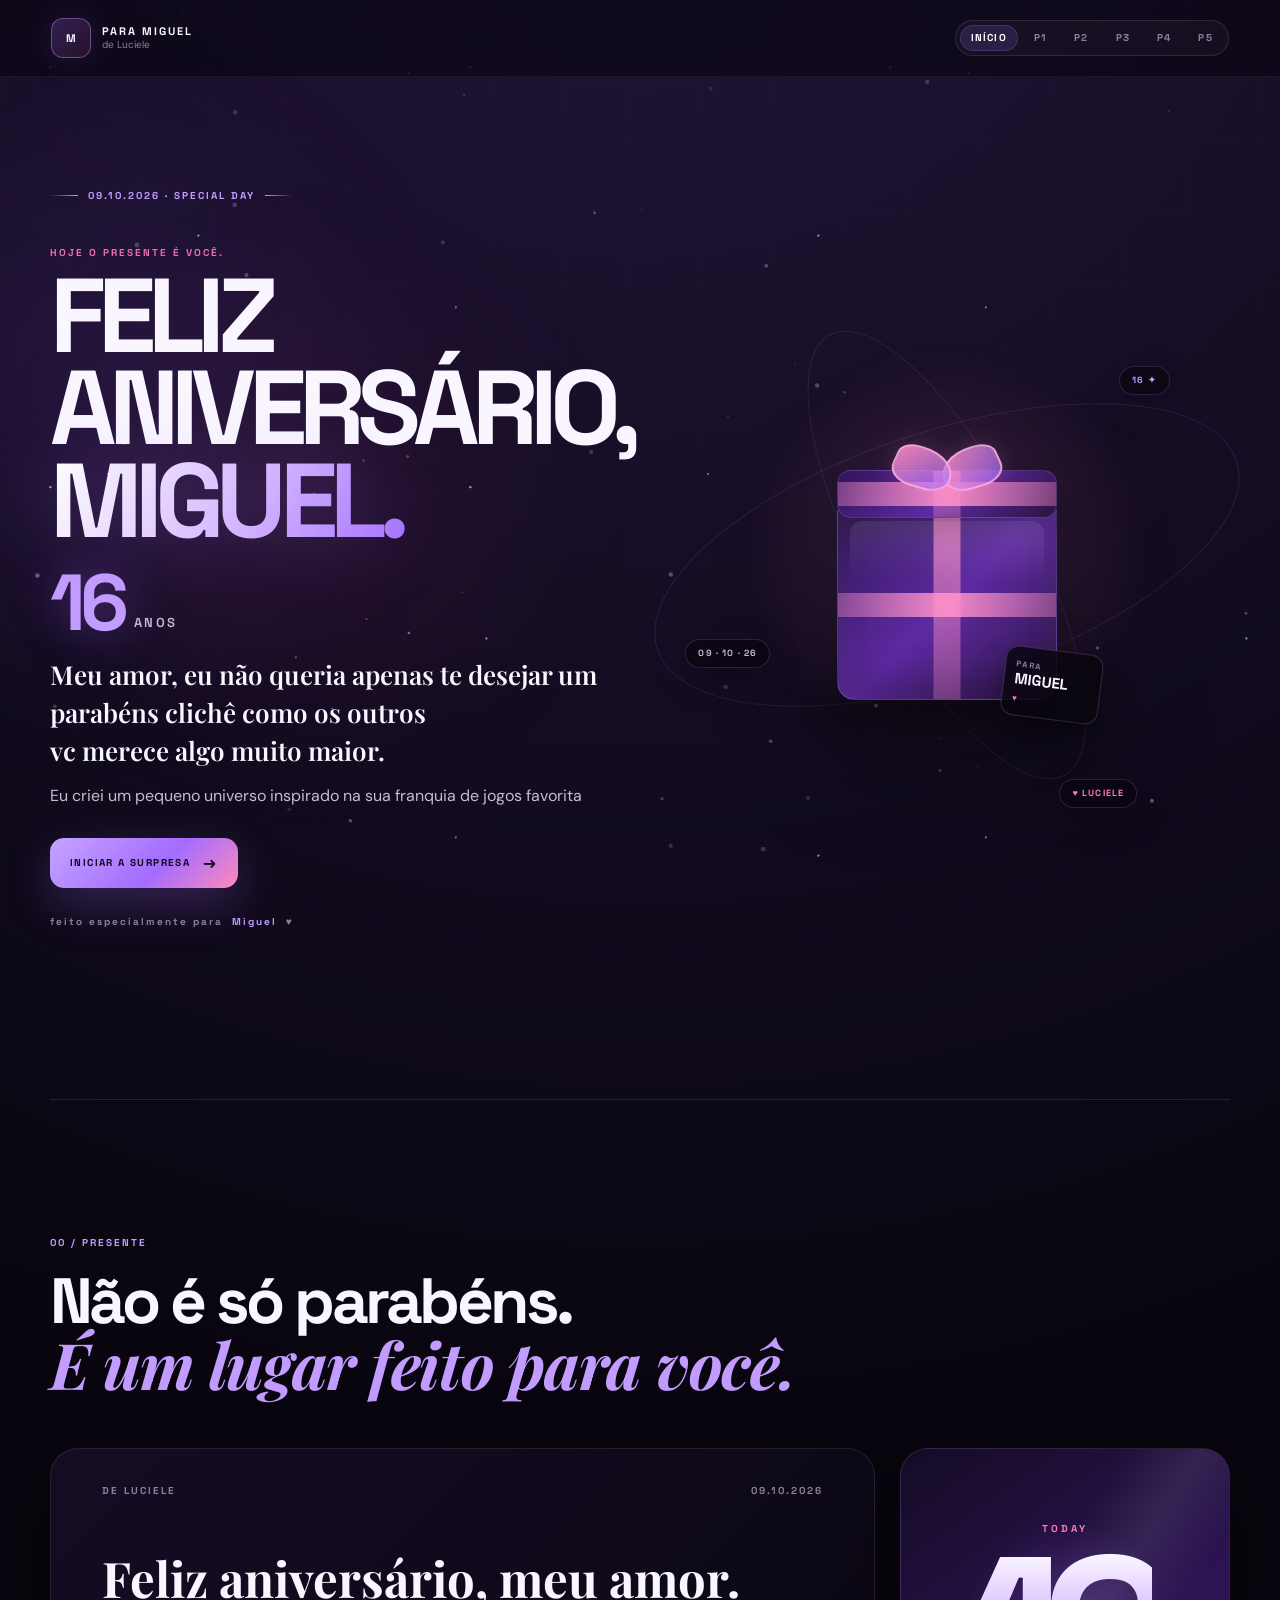
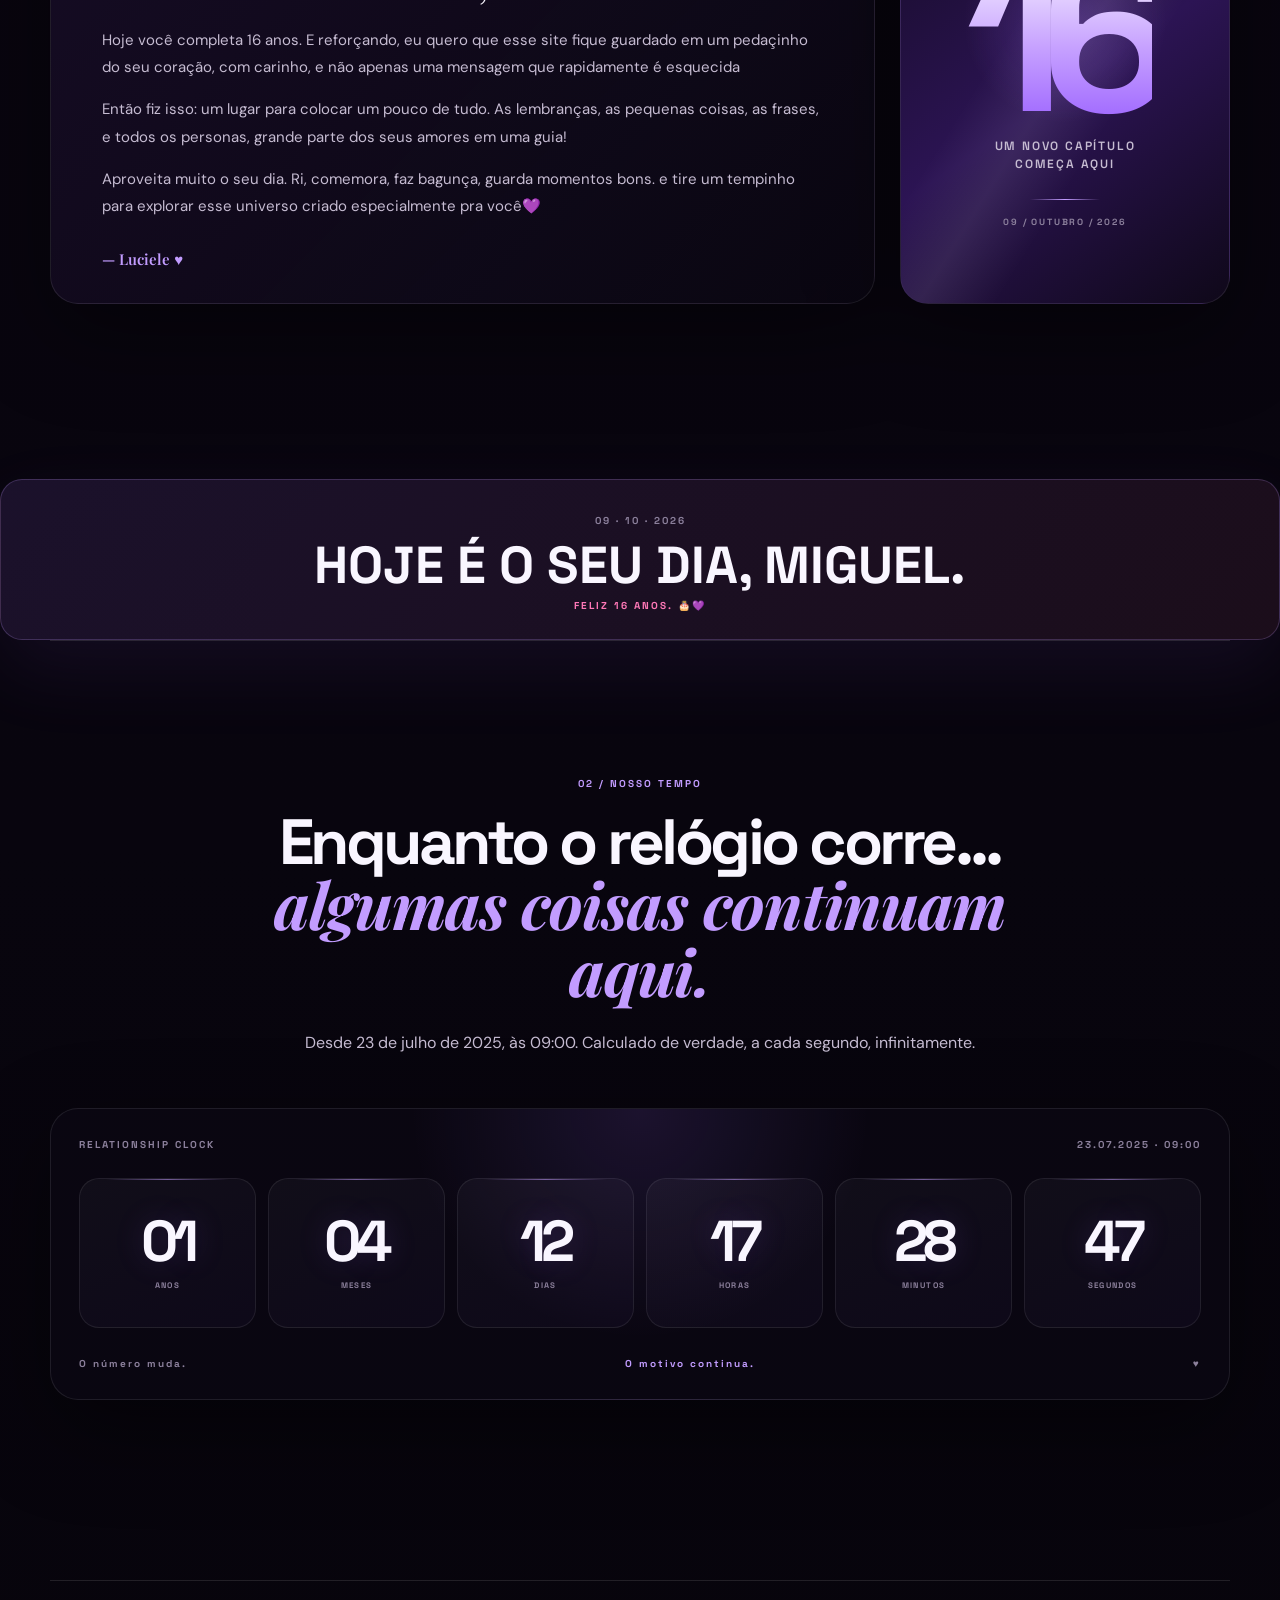
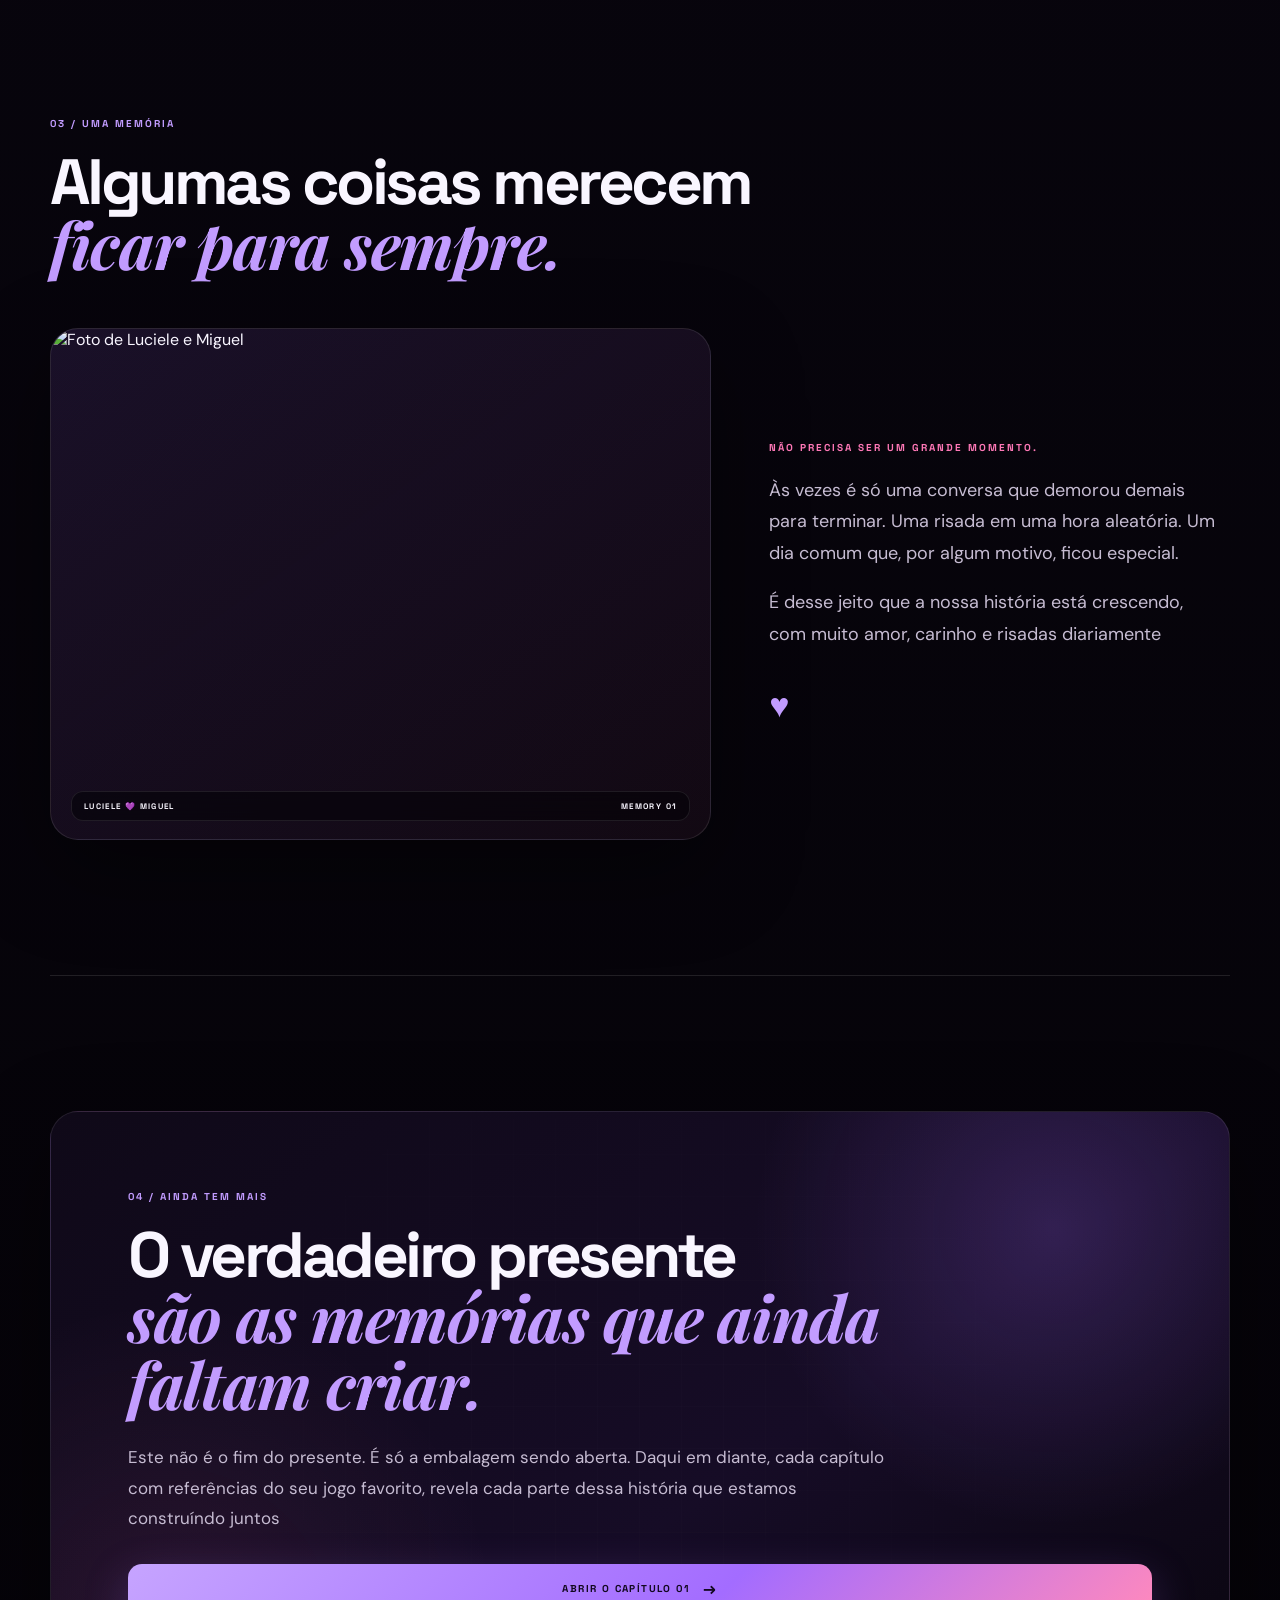
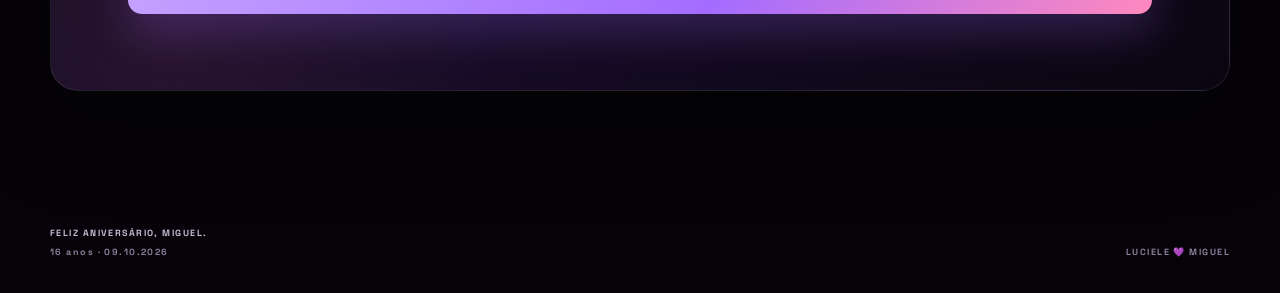
==== index.html @ 304286b5 "Renomeia inicio.html para index.html" ====
<!DOCTYPE html>
<html lang="pt-BR">
<head>
  <meta charset="UTF-8" />
  <meta name="viewport" content="width=device-width, initial-scale=1.0" />
  <meta name="theme-color" content="#0b0614" />
  <meta name="description" content="Um presente de aniversário feito por Luciele para Miguel — 16 anos de uma história que continua sendo escrita." />
  <title>Feliz 16, Miguel — Luciele + Miguel</title>
  <link rel="preconnect" href="https://fonts.googleapis.com" />
  <link rel="preconnect" href="https://fonts.gstatic.com" crossorigin />
  <link href="https://fonts.googleapis.com/css2?family=DM+Sans:wght@400;500;600;700&family=Playfair+Display:wght@600;700;800&family=Space+Grotesk:wght@500;600;700&display=swap" rel="stylesheet" />
  <link rel="stylesheet" href="index.css" />
  <link rel="icon" type="image/png" href="foto.aba.png">
</head>
<body>
  <audio id="bgMusic" src="assets/musica-romantica.mp3" loop preload="auto"></audio>

  <div class="aurora aurora-one"></div>
  <div class="aurora aurora-two"></div>
  <div class="grain"></div>
  <div class="stars" aria-hidden="true"></div>
  <canvas id="particleCanvas" aria-hidden="true"></canvas>
  <div id="confetti" class="confetti-layer" aria-hidden="true"></div>

  <header class="topbar">
    <a href="index.html" class="brand" aria-label="Voltar para o início">
      <span class="brand-mark">M</span>
      <span class="brand-copy">
        <strong>PARA MIGUEL</strong>
        <small>de Luciele</small>
      </span>
    </a>

    <nav class="chapter-nav" aria-label="Capítulos">
      <a class="active" href="index.html">INÍCIO</a>
      <a href="persona1.html">P1</a>
      <a href="persona2.html">P2</a>
      <a href="persona3.html">P3</a>
      <a href="persona4.html">P4</a>
      <a href="persona5.html">P5</a>
    </nav>
  </header>

  <main>
    <section class="hero birthday-hero" id="top">
      <div class="hero-copy reveal">
        <div class="eyebrow"><span></span> 09.10.2026 · SPECIAL DAY <span></span></div>

        <p class="hero-kicker">HOJE O PRESENTE É VOCÊ.</p>

        <h1>
          FELIZ ANIVERSÁRIO,
          <span>MIGUEL.</span>
        </h1>

        <div class="hero-age" aria-label="Miguel faz 16 anos">
          <strong>16</strong>
          <span>anos</span>
        </div>

        <p class="hero-lead">
          Meu amor, eu não queria apenas te desejar um parabéns clichê como os outros
          <br />
          vc merece algo muito maior.
        </p>

        <p class="hero-description">
          Eu criei um pequeno universo inspirado na sua franquia de jogos favorita
        </p>

        <div class="hero-actions">
          <a class="btn btn-primary" href="#birthday">INICIAR A SURPRESA <span>→</span></a>
        </div>

        <div class="signature">
          <span>feito especialmente para</span>
          <strong>Miguel</strong>
          <span>♥</span>
        </div>
      </div>

      <div class="hero-art reveal reveal-delay" aria-hidden="true">
        <div class="orbit orbit-one"></div>
        <div class="orbit orbit-two"></div>
        <div class="birthday-glow"></div>

        <div class="gift-wrap">
          <div class="gift-shadow"></div>
          <div class="gift-lid">
            <span class="ribbon ribbon-horizontal"></span>
            <span class="ribbon ribbon-vertical"></span>
            <span class="bow bow-left"></span>
            <span class="bow bow-right"></span>
          </div>
          <div class="gift-box">
            <span class="ribbon ribbon-horizontal"></span>
            <span class="ribbon ribbon-vertical"></span>
            <span class="box-highlight"></span>
          </div>
          <div class="gift-tag">
            <small>PARA</small>
            <strong>MIGUEL</strong>
            <span>♥</span>
          </div>
        </div>

        <div class="floating-note note-one">16 ✦</div>
        <div class="floating-note note-two">09 · 10 · 26</div>
        <div class="floating-note note-three">♥ LUCIELE</div>
      </div>
    </section>

    <section class="birthday-message section" id="birthday">
      <div class="section-heading reveal">
        <span class="section-index">00 / PRESENTE</span>
        <h2>Não é só parabéns.<br /><em>É um lugar feito para você.</em></h2>
      </div>

      <div class="birthday-grid">
        <article class="letter-card reveal">
          <div class="card-topline">
            <span>DE LUCIELE</span>
            <span>09.10.2026</span>
          </div>
          <p class="letter-title">Feliz aniversário, meu amor.</p>
          <p>
            Hoje você completa 16 anos. E reforçando, eu quero que esse site fique guardado em um pedaçinho
             do seu coração, com carinho, e não apenas uma mensagem que rapidamente é esquecida
          </p>
          <p>
            Então fiz isso: um lugar para colocar um pouco de tudo. As lembranças, as pequenas
            coisas, as frases, e todos os personas, grande parte dos seus amores em uma guia!
          </p>
          <p>
            Aproveita muito o seu dia. Ri, comemora, faz bagunça, guarda momentos bons.
            e tire um tempinho para explorar esse universo criado especialmente pra você💜
          </p>
          <div class="letter-signature">— Luciele ♥</div>
        </article>

        <aside class="birthday-card reveal reveal-delay">
          <div class="card-shine"></div>
          <span class="birthday-label">TODAY</span>
          <strong>16</strong>
          <span>um novo capítulo<br />começa aqui</span>
          <div class="birthday-card-line"></div>
          <small>09 / OUTUBRO / 2026</small>
        </aside>
      </div>
    </section>

      <div id="birthdayToday" class="birthday-today" hidden>
        <span>09 · 10 · 2026</span>
        <strong>HOJE É O SEU DIA, MIGUEL.</strong>
        <p>FELIZ 16 ANOS. 🎂💜</p>
      </div>
    </section>

    <section class="relationship-section section" id="relationship">
      <div class="section-heading centered reveal">
        <span class="section-index">02 / NOSSO TEMPO</span>
        <h2>Enquanto o relógio corre...<br /><em>algumas coisas continuam aqui.</em></h2>
        <p>
          Desde 23 de julho de 2025, às 09:00. Calculado de verdade, a cada segundo,
          infinitamente.
        </p>
      </div>

      <div class="counter-shell reveal">
        <div class="counter-topline">
          <span>RELATIONSHIP CLOCK</span>
          <span>23.07.2025 · 09:00</span>
        </div>

        <div class="relationship-counter" aria-live="polite">
          <div class="counter-card" data-unit="years">
            <span class="counter-value" id="years">00</span>
            <span class="counter-label">ANOS</span>
          </div>
          <div class="counter-card" data-unit="months">
            <span class="counter-value" id="months">00</span>
            <span class="counter-label">MESES</span>
          </div>
          <div class="counter-card" data-unit="days">
            <span class="counter-value" id="days">00</span>
            <span class="counter-label">DIAS</span>
          </div>
          <div class="counter-card" data-unit="hours">
            <span class="counter-value" id="hours">00</span>
            <span class="counter-label">HORAS</span>
          </div>
          <div class="counter-card" data-unit="minutes">
            <span class="counter-value" id="minutes">00</span>
            <span class="counter-label">MINUTOS</span>
          </div>
          <div class="counter-card" data-unit="seconds">
            <span class="counter-value" id="seconds">00</span>
            <span class="counter-label">SEGUNDOS</span>
          </div>
        </div>

        <div class="counter-bottomline">
          <span>O número muda.</span>
          <span>O motivo continua.</span>
          <span>♥</span>
        </div>
      </div>

      <div class="time-text reveal">
        
       
      </div>
    </section>

    <section class="memory-section section">
      <div class="section-heading reveal">
        <span class="section-index">03 / UMA MEMÓRIA</span>
        <h2>Algumas coisas merecem<br /><em>ficar para sempre.</em></h2>
      </div>

      <div class="memory-grid">
        <div class="home-photo reveal">
          <img id="homePhoto" src="home.jpeg" alt="Foto de Luciele e Miguel" />
          <div class="photo-overlay">
            <span>LUCIELE 💜 MIGUEL</span>
            <span>MEMORY 01</span>
          </div>
        </div>

        <div class="memory-copy reveal reveal-delay">
          <span class="memory-kicker">NÃO PRECISA SER UM GRANDE MOMENTO.</span>
          <p>
            Às vezes é só uma conversa que demorou demais para terminar.
            Uma risada em uma hora aleatória. Um dia comum que, por algum motivo,
            ficou especial.
          </p>
          <p>
            É desse jeito que a nossa história está crescendo, com muito amor, carinho e risadas diariamente
          </p>
          <div class="tiny-heart">♥</div>
        </div>
      </div>
    </section>
  </main>

 <section class="future-section section">
      <div class="future-card reveal">
        <div class="future-grid-lines"></div>
        <span class="section-index">04 / AINDA TEM MAIS</span>
        <h2>O verdadeiro presente<br /><em>são as memórias que ainda faltam criar.</em></h2>
        <p>
          Este não é o fim do presente. É só a embalagem sendo aberta.
          Daqui em diante, cada capítulo com referências do seu jogo favorito, revela cada parte dessa história que estamos construíndo juntos
        </p>
        <a href="persona1.html" class="btn btn-primary">ABRIR O CAPÍTULO 01 <span>→</span></a>
      </div>
    </section>

  <footer class="site-footer">
    <div>
      <strong>FELIZ ANIVERSÁRIO, MIGUEL.</strong>
      <span>16 anos · 09.10.2026</span>
    </div>
    <span>LUCIELE 💜 MIGUEL</span>
  </footer>

  <script src="index.js"></script>
</body>
</html>
---- index.css ----
:root {
  --bg: #07040d;
  --bg-soft: #0d0817;
  --panel: rgba(20, 12, 34, 0.74);
  --panel-strong: rgba(18, 10, 30, 0.95);
  --purple: #a36cff;
  --purple-bright: #c29cff;
  --purple-deep: #6735d3;
  --pink: #ff78b7;
  --white: #f9f6ff;
  --muted: #c6bcd2;
  --dim: #8c809c;
  --line: rgba(255, 255, 255, 0.11);
  --shadow: 0 30px 90px rgba(0, 0, 0, 0.42);
  --radius: 28px;
  --ease: cubic-bezier(0.2, 0.8, 0.2, 1);
}

* {
  box-sizing: border-box;
}

html {
  scroll-behavior: smooth;
}

body {
  margin: 0;
  min-height: 100vh;
  overflow-x: hidden;
  color: var(--white);
  background:
    radial-gradient(circle at 50% -5%, rgba(150, 95, 255, 0.18), transparent 32%),
    linear-gradient(180deg, #09050f 0%, #08050e 48%, #050308 100%);
  font-family: "DM Sans", sans-serif;
}

body::before {
  content: "";
  position: fixed;
  inset: 0;
  z-index: -6;
  background:
    linear-gradient(rgba(255, 255, 255, 0.016) 1px, transparent 1px),
    linear-gradient(90deg, rgba(255, 255, 255, 0.016) 1px, transparent 1px);
  background-size: 70px 70px;
  mask-image: linear-gradient(to bottom, black, transparent 94%);
  pointer-events: none;
}

a {
  color: inherit;
  text-decoration: none;
}

button,
a {
  -webkit-tap-highlight-color: transparent;
}

button {
  font: inherit;
}

.aurora,
.stars,
.grain,
#particleCanvas,
.confetti-layer {
  position: fixed;
  inset: 0;
  pointer-events: none;
}

.aurora {
  z-index: -5;
  filter: blur(70px);
  opacity: 0.5;
}

.aurora-one {
  width: 55vw;
  height: 55vw;
  left: -20vw;
  top: 5vh;
  background: radial-gradient(circle, rgba(157, 92, 255, 0.28), transparent 65%);
}

.aurora-two {
  width: 48vw;
  height: 48vw;
  right: -18vw;
  top: 22vh;
  background: radial-gradient(circle, rgba(240, 73, 169, 0.17), transparent 64%);
}

.stars {
  z-index: -4;
  opacity: 0.75;
  background-image:
    radial-gradient(circle at 12% 16%, rgba(255,255,255,0.68) 0 1px, transparent 1.5px),
    radial-gradient(circle at 73% 13%, rgba(203,176,255,0.72) 0 1px, transparent 1.5px),
    radial-gradient(circle at 32% 38%, rgba(255,255,255,0.58) 0 1px, transparent 1.4px),
    radial-gradient(circle at 86% 58%, rgba(255,255,255,0.45) 0 1px, transparent 1.4px),
    radial-gradient(circle at 18% 79%, rgba(220,195,255,0.6) 0 1px, transparent 1.4px),
    radial-gradient(circle at 64% 84%, rgba(255,255,255,0.55) 0 1px, transparent 1.5px);
  background-size: 420px 420px, 560px 560px, 620px 620px, 530px 530px, 600px 600px, 760px 760px;
  animation: starsMove 25s linear infinite;
}

.grain {
  z-index: 20;
  opacity: 0.035;
  background-image: url("data:image/svg+xml,%3Csvg viewBox='0 0 180 180' xmlns='http://www.w3.org/2000/svg'%3E%3Cfilter id='n'%3E%3CfeTurbulence type='fractalNoise' baseFrequency='.95' numOctaves='4' stitchTiles='stitch'/%3E%3C/filter%3E%3Crect width='100%25' height='100%25' filter='url(%23n)' opacity='.35'/%3E%3C/svg%3E");
  mix-blend-mode: soft-light;
}

#particleCanvas {
  z-index: -2;
}

.confetti-layer {
  z-index: 50;
  overflow: hidden;
}

.topbar {
  position: fixed;
  top: 0;
  left: 0;
  right: 0;
  z-index: 30;
  display: flex;
  align-items: center;
  justify-content: space-between;
  gap: 24px;
  padding: 18px clamp(18px, 4vw, 58px);
  border-bottom: 1px solid rgba(255,255,255,0.06);
  background: rgba(7, 4, 13, 0.54);
  backdrop-filter: blur(18px);
}

.brand {
  display: flex;
  align-items: center;
  gap: 11px;
}

.brand-mark {
  display: grid;
  width: 40px;
  height: 40px;
  place-items: center;
  border: 1px solid rgba(194,156,255,0.4);
  border-radius: 12px;
  background: linear-gradient(135deg, rgba(163,108,255,0.24), rgba(255,120,183,0.1));
  box-shadow: 0 0 35px rgba(163,108,255,0.16);
  font-family: "Space Grotesk", sans-serif;
  font-size: 11px;
  font-weight: 700;
  letter-spacing: 0.08em;
}

.brand-copy {
  display: grid;
  gap: 1px;
}

.brand-copy strong {
  font: 700 11px/1 "Space Grotesk", sans-serif;
  letter-spacing: 0.18em;
}

.brand-copy small {
  color: var(--dim);
  font-size: 10px;
}

.chapter-nav {
  display: flex;
  align-items: center;
  gap: 5px;
  padding: 4px;
  border: 1px solid var(--line);
  border-radius: 999px;
  background: rgba(255,255,255,0.03);
}

.chapter-nav a {
  padding: 8px 11px;
  border-radius: 999px;
  color: var(--dim);
  font: 700 10px/1 "Space Grotesk", sans-serif;
  letter-spacing: 0.12em;
  transition: 0.25s var(--ease);
}

.chapter-nav a:hover,
.chapter-nav a.active {
  color: #fff;
  background: rgba(163,108,255,0.16);
  box-shadow: inset 0 0 0 1px rgba(194,156,255,0.16);
}

.music-toggle {
  position: fixed;
  right: 20px;
  bottom: 20px;
  z-index: 40;
  display: inline-flex;
  align-items: center;
  gap: 9px;
  padding: 11px 14px;
  border: 1px solid rgba(194,156,255,0.25);
  border-radius: 999px;
  color: var(--white);
  background: rgba(10, 6, 17, 0.72);
  backdrop-filter: blur(14px);
  cursor: pointer;
  box-shadow: 0 15px 40px rgba(0,0,0,0.35);
}

.music-toggle .music-icon {
  display: grid;
  width: 20px;
  height: 20px;
  place-items: center;
  border-radius: 50%;
  background: rgba(163,108,255,0.16);
}

.music-toggle.is-playing .music-icon {
  animation: pulseMusic 1.15s ease-in-out infinite;
}

#musicLabel {
  font: 700 9px/1 "Space Grotesk", sans-serif;
  letter-spacing: 0.14em;
}

.section,
.hero {
  position: relative;
  width: min(1180px, calc(100% - 40px));
  margin: 0 auto;
}

.hero {
  min-height: 980px;
  display: grid;
  grid-template-columns: 1.02fr 0.98fr;
  align-items: center;
  gap: 40px;
  padding-top: 130px;
  padding-bottom: 120px;
}

.hero-copy {
  position: relative;
  z-index: 2;
  padding: 50px 0;
}

.eyebrow,
.hero-kicker,
.section-index,
.memory-kicker,
.final-label,
.counter-topline,
.counter-bottomline,
.card-topline,
.signature {
  font: 700 10px/1.5 "Space Grotesk", sans-serif;
  letter-spacing: 0.2em;
}

.eyebrow {
  display: inline-flex;
  align-items: center;
  gap: 10px;
  color: var(--purple-bright);
}

.eyebrow span {
  width: 28px;
  height: 1px;
  background: linear-gradient(90deg, transparent, var(--purple-bright));
}

.eyebrow span:last-child {
  background: linear-gradient(90deg, var(--purple-bright), transparent);
}

.hero-kicker {
  margin: 42px 0 10px;
  color: var(--pink);
  opacity: 0.9;
}

h1,
h2,
p {
  margin-top: 0;
}

h1 {
  max-width: 760px;
  margin-bottom: 20px;
  font-family: "Space Grotesk", sans-serif;
  font-size: clamp(52px, 8.2vw, 105px);
  line-height: 0.88;
  letter-spacing: -0.075em;
  font-weight: 700;
}

h1 span {
  display: block;
  color: transparent;
  background: linear-gradient(120deg, #fff 0%, #d4b7ff 35%, #a36cff 66%, #ff8bbf 100%);
  background-clip: text;
  -webkit-background-clip: text;
  filter: drop-shadow(0 0 36px rgba(163,108,255,0.24));
}

.hero-age {
  display: inline-flex;
  align-items: flex-end;
  gap: 10px;
  margin: 2px 0 20px;
  color: var(--purple-bright);
}

.hero-age strong {
  font: 800 clamp(45px, 6.2vw, 84px)/0.85 "Space Grotesk", sans-serif;
  letter-spacing: -0.07em;
  text-shadow: 0 0 45px rgba(163,108,255,0.4);
}

.hero-age span {
  padding-bottom: 7px;
  color: var(--muted);
  font: 600 13px/1 "Space Grotesk", sans-serif;
  letter-spacing: 0.18em;
  text-transform: uppercase;
}

.hero-lead {
  margin-bottom: 12px;
  color: var(--white);
  font: 600 clamp(18px, 2.1vw, 26px)/1.45 "Playfair Display", serif;
}

.hero-description {
  max-width: 600px;
  margin-bottom: 28px;
  color: var(--muted);
  font-size: 16px;
  line-height: 1.8;
}

.hero-actions {
  display: flex;
  flex-wrap: wrap;
  gap: 12px;
}

.btn {
  display: inline-flex;
  align-items: center;
  justify-content: center;
  gap: 13px;
  min-height: 50px;
  padding: 0 20px;
  border-radius: 14px;
  font: 700 10px/1 "Space Grotesk", sans-serif;
  letter-spacing: 0.14em;
  transition: 0.3s var(--ease);
}

.btn span {
  font-size: 16px;
  line-height: 0;
}

.btn-primary {
  color: #12081f;
  background: linear-gradient(135deg, #c6a4ff, #a36cff 58%, #ff89bd);
  box-shadow: 0 16px 45px rgba(163,108,255,0.26);
}

.btn-primary:hover {
  transform: translateY(-3px);
  box-shadow: 0 22px 55px rgba(163,108,255,0.38);
}

.btn-ghost {
  color: var(--white);
  border: 1px solid rgba(255,255,255,0.11);
  background: rgba(255,255,255,0.035);
}

.btn-ghost:hover {
  transform: translateY(-3px);
  border-color: rgba(194,156,255,0.34);
  background: rgba(163,108,255,0.08);
}

.signature {
  display: flex;
  align-items: center;
  gap: 9px;
  margin-top: 26px;
  color: var(--dim);
}

.signature strong {
  color: var(--purple-bright);
}

.hero-art {
  position: relative;
  min-height: 650px;
  display: grid;
  place-items: center;
}

.birthday-glow {
  position: absolute;
  width: 430px;
  height: 430px;
  border-radius: 50%;
  background: radial-gradient(circle, rgba(163,108,255,0.24), rgba(255,120,183,0.07) 44%, transparent 68%);
  filter: blur(10px);
}

.orbit {
  position: absolute;
  border: 1px solid rgba(194,156,255,0.12);
  border-radius: 50%;
  transform: rotate(-18deg);
}

.orbit-one {
  width: 610px;
  height: 250px;
}

.orbit-two {
  width: 500px;
  height: 170px;
  transform: rotate(62deg);
}

.gift-wrap {
  position: relative;
  width: 300px;
  height: 330px;
  transform: translateY(15px);
  filter: drop-shadow(0 35px 55px rgba(0,0,0,0.42));
}

.gift-shadow {
  position: absolute;
  left: 15px;
  right: 15px;
  bottom: 9px;
  height: 40px;
  border-radius: 50%;
  background: rgba(0,0,0,0.45);
  filter: blur(18px);
}

.gift-box,
.gift-lid {
  position: absolute;
  left: 40px;
  width: 220px;
  background: linear-gradient(135deg, #2f1557, #5e2aa2 50%, #2a133f);
  border: 1px solid rgba(255,255,255,0.12);
}

.gift-box {
  bottom: 35px;
  height: 190px;
  border-radius: 0 0 18px 18px;
  overflow: hidden;
  box-shadow: inset 0 15px 38px rgba(255,255,255,0.06), inset 0 -25px 30px rgba(0,0,0,0.16);
}

.gift-lid {
  top: 73px;
  height: 48px;
  border-radius: 14px;
  z-index: 3;
  transform: translateY(-8px);
  box-shadow: 0 12px 23px rgba(0,0,0,0.2);
}

.ribbon-horizontal {
  position: absolute;
  left: 0;
  right: 0;
  top: 50%;
  height: 24px;
  transform: translateY(-50%);
  background: linear-gradient(90deg, rgba(255,145,202,0.35), rgba(255,145,202,0.92), rgba(255,145,202,0.35));
}

.ribbon-vertical {
  position: absolute;
  top: 0;
  bottom: 0;
  left: 50%;
  width: 27px;
  transform: translateX(-50%);
  background: linear-gradient(180deg, rgba(255,145,202,0.72), rgba(255,145,202,0.28));
}

.box-highlight {
  position: absolute;
  inset: 10px 12px auto;
  height: 60px;
  border-radius: 12px;
  background: linear-gradient(180deg, rgba(255,255,255,0.1), transparent);
}

.bow {
  position: absolute;
  width: 60px;
  height: 42px;
  top: -24px;
  border: 2px solid rgba(255,182,218,0.72);
  background: linear-gradient(135deg, rgba(255,142,195,0.9), rgba(163,108,255,0.68));
  box-shadow: 0 0 22px rgba(255,120,183,0.18);
}

.bow-left {
  left: 103px;
  transform: rotate(-25deg) skewY(9deg);
  border-radius: 80% 35% 55% 45%;
}

.bow-right {
  right: 103px;
  transform: rotate(25deg) skewY(-9deg);
  border-radius: 35% 80% 45% 55%;
}

.gift-tag {
  position: absolute;
  right: -4px;
  bottom: 15px;
  display: grid;
  gap: 3px;
  width: 98px;
  padding: 13px 10px;
  transform: rotate(7deg);
  border: 1px solid rgba(194,156,255,0.22);
  border-radius: 13px;
  background: rgba(10,6,16,0.86);
  box-shadow: 0 18px 32px rgba(0,0,0,0.32);
}

.gift-tag small,
.gift-tag span {
  color: var(--dim);
  font: 700 8px/1 "Space Grotesk", sans-serif;
  letter-spacing: 0.17em;
}

.gift-tag strong {
  color: var(--white);
  font: 800 15px/1.1 "Space Grotesk", sans-serif;
}

.gift-tag span {
  color: var(--pink);
  margin-top: 3px;
}

.floating-note {
  position: absolute;
  padding: 9px 12px;
  border: 1px solid rgba(194,156,255,0.18);
  border-radius: 999px;
  color: var(--muted);
  background: rgba(9,5,15,0.68);
  backdrop-filter: blur(12px);
  box-shadow: 0 12px 35px rgba(0,0,0,0.22);
  font: 700 9px/1 "Space Grotesk", sans-serif;
  letter-spacing: 0.13em;
}

.note-one {
  top: 21%;
  right: 9%;
  color: var(--purple-bright);
  animation: floatNote 4.4s ease-in-out infinite;
}

.note-two {
  top: 63%;
  left: 2%;
  animation: floatNote 5.2s 0.6s ease-in-out infinite;
}

.note-three {
  bottom: 11%;
  right: 15%;
  color: var(--pink);
  animation: floatNote 4.9s 1s ease-in-out infinite;
}

.section {
  padding: 135px 0;
}

.section-heading {
  max-width: 840px;
}

.section-heading.centered {
  margin-inline: auto;
  text-align: center;
}

.section-index {
  display: block;
  margin-bottom: 20px;
  color: var(--purple-bright);
}

.section-heading h2,
.future-card h2,
.home-final h2 {
  margin-bottom: 22px;
  font-family: "Space Grotesk", sans-serif;
  font-weight: 700;
  letter-spacing: -0.055em;
  line-height: 0.98;
  font-size: clamp(38px, 5vw, 68px);
}

.section-heading h2 em,
.future-card h2 em,
.home-final h2 em {
  color: var(--purple-bright);
  font-family: "Playfair Display", serif;
  font-weight: 700;
  letter-spacing: -0.02em;
}

.section-heading p {
  max-width: 720px;
  margin-bottom: 0;
  color: var(--muted);
  line-height: 1.8;
}

.section-heading.centered p {
  margin-inline: auto;
}

.birthday-message {
  border-top: 1px solid var(--line);
}

.birthday-grid {
  display: grid;
  grid-template-columns: minmax(0, 1.5fr) minmax(260px, 0.6fr);
  gap: 25px;
  margin-top: 48px;
}

.letter-card,
.birthday-card,
.counter-shell,
.future-card {
  position: relative;
  overflow: hidden;
  border: 1px solid rgba(255,255,255,0.09);
  border-radius: var(--radius);
  background: linear-gradient(135deg, rgba(24,14,40,0.86), rgba(11,7,18,0.75));
  box-shadow: var(--shadow);
}

.letter-card {
  min-height: 440px;
  padding: 34px clamp(24px, 4vw, 52px);
}

.card-topline,
.counter-topline,
.counter-bottomline {
  display: flex;
  justify-content: space-between;
  gap: 15px;
  color: var(--dim);
}

.letter-title {
  margin: 55px 0 25px;
  color: var(--white);
  font: 700 clamp(31px, 4vw, 49px)/1 "Playfair Display", serif;
}

.letter-card p:not(.letter-title) {
  max-width: 720px;
  color: var(--muted);
  font-size: 15px;
  line-height: 1.82;
}

.letter-signature {
  margin-top: 28px;
  color: var(--purple-bright);
  font: 600 15px "Playfair Display", serif;
}

.birthday-card {
  min-height: 440px;
  display: flex;
  flex-direction: column;
  justify-content: center;
  align-items: center;
  text-align: center;
  isolation: isolate;
  background:
    radial-gradient(circle at 50% 38%, rgba(163,108,255,0.25), transparent 31%),
    linear-gradient(145deg, #150b25, #2c1454 52%, #0f0819);
}

.card-shine {
  position: absolute;
  inset: -35% -20%;
  z-index: -1;
  background: linear-gradient(110deg, transparent 40%, rgba(255,255,255,0.08), transparent 59%);
  transform: rotate(12deg);
  animation: cardShine 5.4s linear infinite;
}

.birthday-label {
  color: var(--pink);
  font: 700 10px/1 "Space Grotesk", sans-serif;
  letter-spacing: 0.3em;
}

.birthday-card > strong {
  margin-top: 10px;
  color: transparent;
  background: linear-gradient(180deg, #fff, #c7a2ff 56%, #9d64ff);
  background-clip: text;
  -webkit-background-clip: text;
  font: 800 clamp(140px, 18vw, 220px)/0.83 "Space Grotesk", sans-serif;
  letter-spacing: -0.11em;
  transform: translateX(-6px);
}

.birthday-card > span:not(.birthday-label) {
  margin-top: 10px;
  color: var(--muted);
  font: 600 12px/1.5 "Space Grotesk", sans-serif;
  letter-spacing: 0.15em;
  text-transform: uppercase;
}

.birthday-card-line {
  width: 70px;
  height: 1px;
  margin: 26px auto 18px;
  background: linear-gradient(90deg, transparent, var(--purple-bright), transparent);
}

.birthday-card small {
  color: var(--dim);
  font: 700 9px/1 "Space Grotesk", sans-serif;
  letter-spacing: 0.2em;
}

.countdown-section {
  overflow: hidden;
}

.birthday-countdown {
  display: grid;
  grid-template-columns: minmax(100px, 1fr) auto minmax(100px, 1fr) auto minmax(100px, 1fr) auto minmax(100px, 1fr);
  align-items: center;
  gap: 11px;
  margin-top: 48px;
}

.birthday-count-card {
  padding: 26px 15px 22px;
  border: 1px solid rgba(194,156,255,0.13);
  border-radius: 22px;
  background: rgba(163,108,255,0.06);
  text-align: center;
  box-shadow: inset 0 1px rgba(255,255,255,0.05);
}

.birthday-count-card span {
  display: block;
  color: var(--white);
  font: 800 clamp(34px, 5vw, 64px)/0.95 "Space Grotesk", sans-serif;
  letter-spacing: -0.07em;
}

.birthday-count-card small {
  display: block;
  margin-top: 9px;
  color: var(--dim);
  font: 700 8px/1 "Space Grotesk", sans-serif;
  letter-spacing: 0.16em;
}

.count-separator {
  color: var(--purple-bright);
  opacity: 0.72;
  font: 700 30px/1 "Space Grotesk", sans-serif;
  transform: translateY(-10px);
}

.birthday-today {
  margin: 40px auto 0;
  padding: 28px;
  border: 1px solid rgba(194,156,255,0.22);
  border-radius: 22px;
  background: linear-gradient(135deg, rgba(163,108,255,0.12), rgba(255,120,183,0.08));
  text-align: center;
  box-shadow: 0 30px 80px rgba(163,108,255,0.08);
}

.birthday-today span,
.birthday-today p {
  color: var(--dim);
  font: 700 10px/1 "Space Grotesk", sans-serif;
  letter-spacing: 0.2em;
}

.birthday-today strong {
  display: block;
  margin: 10px 0;
  color: var(--white);
  font: 800 clamp(28px, 5vw, 52px)/1 "Space Grotesk", sans-serif;
}

.birthday-today p {
  margin-bottom: 0;
  color: var(--pink);
}

.relationship-section {
  border-top: 1px solid var(--line);
}

.counter-shell {
  margin-top: 50px;
  padding: 28px;
  background:
    radial-gradient(circle at 50% 0%, rgba(163,108,255,0.12), transparent 35%),
    rgba(11,7,19,0.88);
}

.relationship-counter {
  display: grid;
  grid-template-columns: repeat(6, minmax(0, 1fr));
  gap: 12px;
  margin: 26px 0;
}

.counter-card {
  position: relative;
  min-height: 150px;
  display: flex;
  flex-direction: column;
  justify-content: center;
  align-items: center;
  gap: 13px;
  padding: 20px 10px;
  overflow: hidden;
  border: 1px solid rgba(255,255,255,0.08);
  border-radius: 20px;
  background: linear-gradient(160deg, rgba(255,255,255,0.035), rgba(163,108,255,0.035));
}

.counter-card::before {
  content: "";
  position: absolute;
  top: 0;
  left: 15%;
  right: 15%;
  height: 1px;
  background: linear-gradient(90deg, transparent, rgba(194,156,255,0.55), transparent);
}

.counter-value {
  display: inline-block;
  color: var(--white);
  font: 800 clamp(38px, 4.5vw, 70px)/0.9 "Space Grotesk", sans-serif;
  letter-spacing: -0.08em;
  text-shadow: 0 0 30px rgba(163,108,255,0.17);
}

.counter-label {
  color: var(--dim);
  font: 700 8px/1 "Space Grotesk", sans-serif;
  letter-spacing: 0.17em;
}

.counter-bottomline {
  align-items: center;
  padding-top: 2px;
}

.counter-bottomline span:nth-child(2) {
  color: var(--purple-bright);
}

.time-text {
  display: grid;
  grid-template-columns: auto minmax(0, 700px);
  gap: 18px;
  align-items: start;
  max-width: 900px;
  margin: 45px auto 0;
}

.time-marker {
  display: grid;
  width: 42px;
  height: 42px;
  place-items: center;
  border: 1px solid rgba(194,156,255,0.22);
  border-radius: 50%;
  color: var(--pink);
  background: rgba(163,108,255,0.08);
}

.time-text span {
  display: block;
  margin-bottom: 10px;
  color: var(--purple-bright);
  font: 700 10px/1 "Space Grotesk", sans-serif;
  letter-spacing: 0.18em;
}

.time-text p {
  margin-bottom: 0;
  color: var(--muted);
  font-size: 16px;
  line-height: 1.8;
}

.memory-section {
  border-top: 1px solid var(--line);
}

.memory-grid {
  display: grid;
  grid-template-columns: 1.15fr 0.85fr;
  gap: 30px;
  align-items: stretch;
  margin-top: 48px;
}

.home-photo {
  position: relative;
  min-height: 510px;
  overflow: hidden;
  border: 1px solid rgba(255,255,255,0.1);
  border-radius: 28px;
  background: linear-gradient(145deg, rgba(163,108,255,0.12), rgba(255,120,183,0.05));
  box-shadow: var(--shadow);
}

.home-photo img {
  width: 100%;
  height: 100%;
  min-height: 510px;
  display: block;
  object-fit: cover;
  transition: transform 0.8s var(--ease), opacity 0.3s ease;
}

.home-photo:hover img {
  transform: scale(1.045);
}

.photo-placeholder {
  position: absolute;
  inset: 0;
  display: grid;
  place-content: center;
  justify-items: center;
  gap: 10px;
  padding: 30px;
  text-align: center;
  background:
    radial-gradient(circle at 50% 45%, rgba(163,108,255,0.22), transparent 37%),
    linear-gradient(145deg, #180c28, #0b0711);
}

.photo-placeholder span {
  color: var(--pink);
  font-size: 40px;
  animation: heartbeat 1.7s ease-in-out infinite;
}

.photo-placeholder strong {
  font: 700 13px/1 "Space Grotesk", sans-serif;
  letter-spacing: 0.18em;
}

.photo-placeholder small {
  color: var(--dim);
  line-height: 1.6;
}

.photo-placeholder code {
  color: var(--purple-bright);
  font-family: "Space Grotesk", sans-serif;
}

.photo-overlay {
  position: absolute;
  left: 20px;
  right: 20px;
  bottom: 18px;
  display: flex;
  justify-content: space-between;
  gap: 12px;
  padding: 10px 12px;
  border: 1px solid rgba(255,255,255,0.09);
  border-radius: 12px;
  background: rgba(5,3,8,0.58);
  backdrop-filter: blur(12px);
  font: 700 8px/1 "Space Grotesk", sans-serif;
  letter-spacing: 0.17em;
}

.memory-copy {
  display: flex;
  flex-direction: column;
  justify-content: center;
  padding: 16px 12px 16px 28px;
}

.memory-kicker {
  margin-bottom: 20px;
  color: var(--pink);
}

.memory-copy p {
  color: var(--muted);
  font-size: 18px;
  line-height: 1.75;
}

.tiny-heart {
  margin-top: 15px;
  color: var(--purple-bright);
  font-size: 34px;
}

.future-section {
  border-top: 1px solid var(--line);
}

.future-card {
  min-height: 470px;
  display: flex;
  flex-direction: column;
  justify-content: center;
  padding: clamp(30px, 6vw, 80px);
  isolation: isolate;
  background:
    radial-gradient(circle at 85% 20%, rgba(163,108,255,0.2), transparent 27%),
    radial-gradient(circle at 10% 90%, rgba(255,120,183,0.09), transparent 28%),
    linear-gradient(145deg, #0f0918, #160c26 60%, #0a0610);
}

.future-grid-lines {
  position: absolute;
  inset: 0;
  z-index: -1;
  opacity: 0.32;
  background:
    linear-gradient(rgba(255,255,255,0.03) 1px, transparent 1px),
    linear-gradient(90deg, rgba(255,255,255,0.03) 1px, transparent 1px);
  background-size: 42px 42px;
  mask-image: radial-gradient(circle at center, black 15%, transparent 85%);
}

.future-card h2 {
  max-width: 850px;
}

.future-card p {
  max-width: 760px;
  margin-bottom: 30px;
  color: var(--muted);
  font-size: 17px;
  line-height: 1.8;
}

.home-final {
  min-height: 680px;
  display: flex;
  flex-direction: column;
  align-items: center;
  justify-content: center;
  text-align: center;
}

.final-symbol {
  display: grid;
  width: 74px;
  height: 74px;
  place-items: center;
  margin-bottom: 30px;
  border: 1px solid rgba(194,156,255,0.25);
  border-radius: 50%;
  color: var(--pink);
  background: rgba(163,108,255,0.08);
  box-shadow: 0 0 70px rgba(163,108,255,0.12);
  font-size: 27px;
  animation: heartbeat 2.1s ease-in-out infinite;
}

.final-label {
  margin-bottom: 19px;
  color: var(--dim);
}

.home-final h2 {
  margin-bottom: 21px;
}

.home-final p {
  max-width: 640px;
  margin-bottom: 32px;
  color: var(--muted);
  font-size: 17px;
  line-height: 1.8;
}

.final-start {
  display: inline-flex;
  align-items: center;
  gap: 13px;
  padding-bottom: 9px;
  border-bottom: 1px solid rgba(194,156,255,0.45);
  color: var(--purple-bright);
  font: 700 11px/1 "Space Grotesk", sans-serif;
  letter-spacing: 0.16em;
  transition: 0.25s var(--ease);
}

.final-start:hover {
  gap: 19px;
  color: #fff;
}

.site-footer {
  display: flex;
  align-items: flex-end;
  justify-content: space-between;
  gap: 20px;
  width: min(1180px, calc(100% - 40px));
  margin: 0 auto;
  padding: 0 0 34px;
  color: var(--dim);
  font: 700 9px/1.6 "Space Grotesk", sans-serif;
  letter-spacing: 0.16em;
}

.site-footer div {
  display: grid;
  gap: 4px;
}

.site-footer strong {
  color: var(--muted);
}

.reveal {
  opacity: 0;
  transform: translateY(26px);
  transition: opacity 0.75s var(--ease), transform 0.75s var(--ease);
}

.reveal-delay {
  transition-delay: 0.15s;
}

.reveal.visible {
  opacity: 1;
  transform: translateY(0);
}

.counter-value.tick-second {
  animation: tickSecond 0.32s var(--ease);
}

.counter-value.tick-minute {
  animation: tickMinute 0.42s var(--ease);
}

.counter-value.tick-hour {
  animation: tickHour 0.46s var(--ease);
}

.counter-value.tick-month {
  animation: tickMonth 0.6s var(--ease);
}

.counter-value.tick-year {
  animation: tickYear 0.9s var(--ease);
}

.birth-tick {
  animation: birthTick 0.42s var(--ease);
}

.confetti-piece {
  position: absolute;
  top: -30px;
  width: 8px;
  height: 15px;
  border-radius: 2px;
  opacity: 0;
  transform: rotate(0deg);
  animation: confettiFall var(--duration) linear forwards;
}

@keyframes starsMove {
  from { transform: translate3d(0,0,0); }
  to { transform: translate3d(-45px,30px,0); }
}

@keyframes floatNote {
  0%, 100% { transform: translateY(0); }
  50% { transform: translateY(-12px); }
}

@keyframes pulseMusic {
  0%, 100% { box-shadow: 0 0 0 0 rgba(163,108,255,0.25); }
  50% { box-shadow: 0 0 0 8px rgba(163,108,255,0); }
}

@keyframes cardShine {
  from { transform: translateX(-55%) rotate(12deg); }
  to { transform: translateX(55%) rotate(12deg); }
}

@keyframes heartbeat {
  0%, 100% { transform: scale(1); }
  8% { transform: scale(1.11); }
  16% { transform: scale(1); }
  24% { transform: scale(1.08); }
  34% { transform: scale(1); }
}

@keyframes tickSecond {
  0% { opacity: 0.25; filter: blur(5px); transform: translateY(-10px); }
  100% { opacity: 1; filter: blur(0); transform: translateY(0); }
}

@keyframes tickMinute {
  0% { opacity: 0; transform: scale(0.64); }
  60% { transform: scale(1.08); }
  100% { opacity: 1; transform: scale(1); }
}

@keyframes tickHour {
  0% { opacity: 0; transform: translateX(-13px) scale(0.97); }
  70% { transform: translateX(3px); }
  100% { opacity: 1; transform: translateX(0); }
}

@keyframes tickMonth {
  0% { opacity: 0; transform: rotate(-7deg) scale(0.76); text-shadow: 0 0 0 rgba(163,108,255,0); }
  55% { opacity: 1; transform: rotate(2deg) scale(1.08); text-shadow: 0 0 32px rgba(163,108,255,0.6); }
  100% { transform: rotate(0) scale(1); }
}

@keyframes tickYear {
  0% { opacity: 0; transform: scale(0.62); filter: blur(9px); text-shadow: 0 0 0 rgba(194,156,255,0); }
  45% { opacity: 1; transform: scale(1.16); filter: blur(0); text-shadow: 0 0 50px rgba(194,156,255,0.7); }
  100% { transform: scale(1); text-shadow: 0 0 30px rgba(163,108,255,0.17); }
}

@keyframes birthTick {
  0% { transform: translateY(3px); opacity: 0.4; }
  100% { transform: translateY(0); opacity: 1; }
}

@keyframes confettiFall {
  0% { opacity: 1; transform: translateY(-20px) rotate(0deg); }
  100% { opacity: 0; transform: translateY(110vh) rotate(720deg) translateX(var(--drift)); }
}

@media (max-width: 980px) {
  .hero {
    grid-template-columns: 1fr;
    min-height: auto;
    padding-top: 150px;
  }

  .hero-art {
    min-height: 540px;
    margin-top: -40px;
  }

  .birthday-grid,
  .memory-grid {
    grid-template-columns: 1fr;
  }

  .birthday-card {
    min-height: 360px;
  }

  .birthday-card > strong {
    font-size: 160px;
  }

  .relationship-counter {
    grid-template-columns: repeat(3, minmax(0, 1fr));
  }

  .memory-copy {
    padding: 10px 2px 10px;
  }
}

@media (max-width: 700px) {
  .topbar {
    padding: 13px 14px;
  }

  .brand-copy {
    display: none;
  }

  .chapter-nav {
    width: 100%;
    justify-content: center;
    overflow-x: auto;
  }

  .chapter-nav a {
    flex: 0 0 auto;
    padding: 8px 9px;
  }

  .music-toggle {
    right: 12px;
    bottom: 12px;
  }

  .section,
  .hero {
    width: min(100% - 28px, 1180px);
  }

  .hero {
    padding-top: 125px;
    padding-bottom: 70px;
  }

  .hero-copy {
    padding-top: 20px;
  }

  h1 {
    font-size: clamp(45px, 14vw, 78px);
  }

  .hero-lead br {
    display: none;
  }

  .hero-art {
    min-height: 450px;
  }

  .gift-wrap {
    transform: scale(0.83) translateY(15px);
  }

  .orbit-one {
    width: 430px;
    height: 190px;
  }

  .orbit-two {
    width: 350px;
  }

  .note-one { right: 2%; }
  .note-two { left: 0; }
  .note-three { right: 4%; }

  .section {
    padding: 92px 0;
  }

  .section-heading h2,
  .future-card h2,
  .home-final h2 {
    font-size: clamp(35px, 11vw, 54px);
  }

  .birthday-grid {
    gap: 16px;
  }

  .letter-card {
    min-height: auto;
  }

  .letter-title {
    margin-top: 38px;
    font-size: 33px;
  }

  .birthday-countdown {
    grid-template-columns: repeat(2, 1fr);
    gap: 12px;
  }

  .count-separator {
    display: none;
  }

  .birthday-count-card {
    padding: 22px 12px;
  }

  .relationship-counter {
    grid-template-columns: repeat(2, minmax(0, 1fr));
  }

  .counter-shell {
    padding: 17px;
  }

  .counter-topline,
  .counter-bottomline {
    flex-wrap: wrap;
  }

  .time-text {
    grid-template-columns: 1fr;
  }

  .home-photo,
  .home-photo img {
    min-height: 390px;
  }

  .site-footer {
    flex-direction: column;
    align-items: flex-start;
  }
}

@media (prefers-reduced-motion: reduce) {
  *,
  *::before,
  *::after {
    scroll-behavior: auto !important;
    animation-duration: 0.001ms !important;
    animation-iteration-count: 1 !important;
    transition-duration: 0.001ms !important;
  }
}
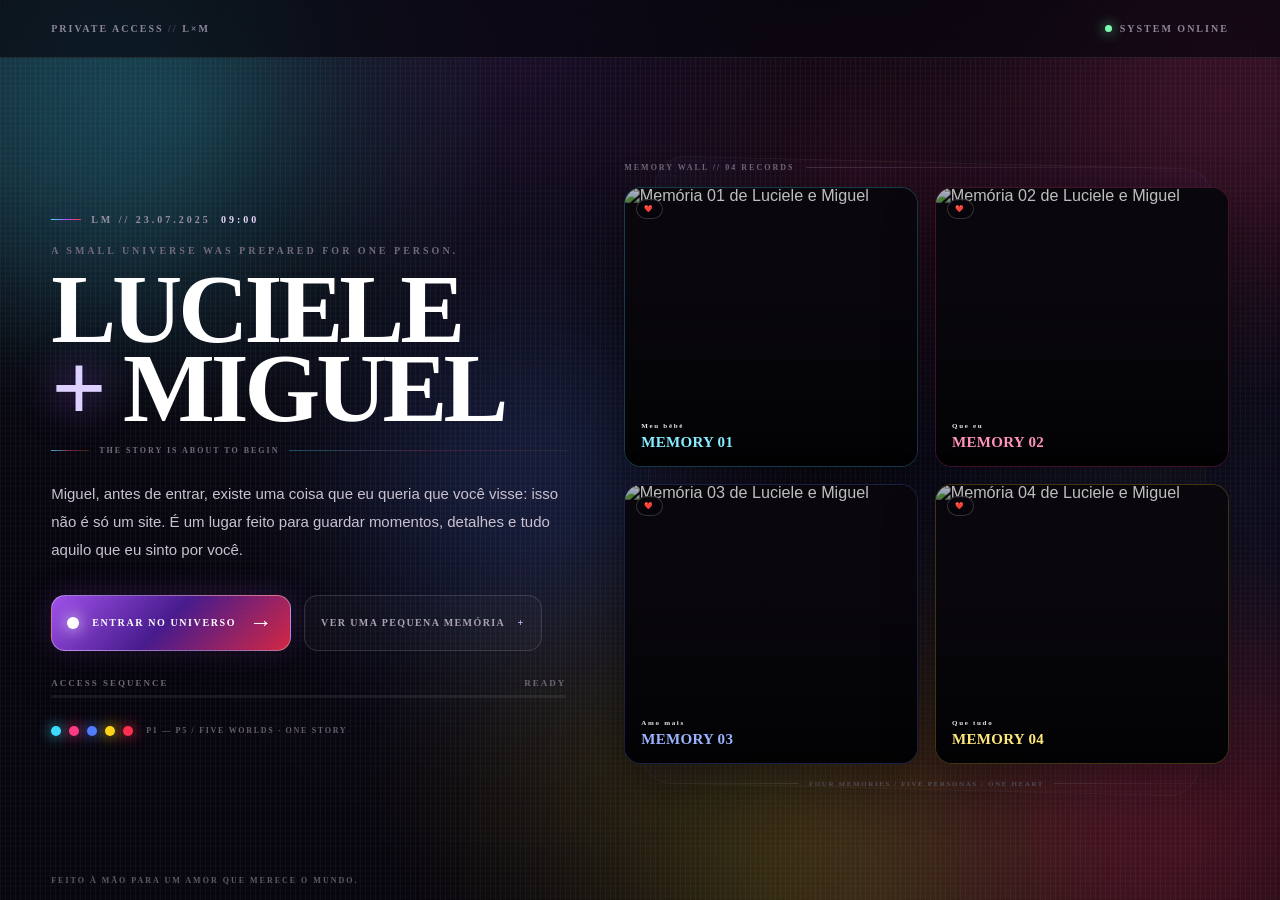
==== commit 234aaae4: "Corrige nomes das paginas" ====
--- a/index.html
+++ b/index.html
@@ -1,269 +1,173 @@
 <!DOCTYPE html>
 <html lang="pt-BR">
 <head>
-  <meta charset="UTF-8" />
-  <meta name="viewport" content="width=device-width, initial-scale=1.0" />
-  <meta name="theme-color" content="#0b0614" />
-  <meta name="description" content="Um presente de aniversário feito por Luciele para Miguel — 16 anos de uma história que continua sendo escrita." />
-  <title>Feliz 16, Miguel — Luciele + Miguel</title>
-  <link rel="preconnect" href="https://fonts.googleapis.com" />
-  <link rel="preconnect" href="https://fonts.gstatic.com" crossorigin />
-  <link href="https://fonts.googleapis.com/css2?family=DM+Sans:wght@400;500;600;700&family=Playfair+Display:wght@600;700;800&family=Space+Grotesk:wght@500;600;700&display=swap" rel="stylesheet" />
-  <link rel="stylesheet" href="index.css" />
+  <meta charset="UTF-8">
+  <meta name="viewport" content="width=device-width, initial-scale=1.0">
+  <meta name="theme-color" content="#08060f">
+  <meta name="description" content="LUCIELE + MIGUEL | Acesso Especial">
+  <title>LUCIELE + MIGUEL | Acesso Especial</title>
+
+  <link rel="preconnect" href="https://fonts.googleapis.com">
+  <link rel="preconnect" href="https://fonts.gstatic.com" crossorigin>
+  <link href="https://fonts.googleapis.com/css2?family=Cinzel:wght@600;700;900&family=Orbitron:wght@500;700;900&family=Plus+Jakarta+Sans:wght@400;500;600;700;800&display=swap" rel="stylesheet">
+  <link rel="stylesheet" href="entrada.css">
   <link rel="icon" type="image/png" href="foto.aba.png">
 </head>
 <body>
-  <audio id="bgMusic" src="assets/musica-romantica.mp3" loop preload="auto"></audio>
+  <canvas id="ambientCanvas" aria-hidden="true"></canvas>
 
-  <div class="aurora aurora-one"></div>
-  <div class="aurora aurora-two"></div>
-  <div class="grain"></div>
-  <div class="stars" aria-hidden="true"></div>
-  <canvas id="particleCanvas" aria-hidden="true"></canvas>
-  <div id="confetti" class="confetti-layer" aria-hidden="true"></div>
+  <div class="color-field" aria-hidden="true">
+    <span class="orb orb-p1"></span>
+    <span class="orb orb-p2"></span>
+    <span class="orb orb-p3"></span>
+    <span class="orb orb-p4"></span>
+    <span class="orb orb-p5"></span>
+  </div>
+
+  <div class="scanlines" aria-hidden="true"></div>
+  <div class="grain" aria-hidden="true"></div>
 
   <header class="topbar">
-    <a href="index.html" class="brand" aria-label="Voltar para o início">
-      <span class="brand-mark">M</span>
-      <span class="brand-copy">
-        <strong>PARA MIGUEL</strong>
-        <small>de Luciele</small>
-      </span>
-    </a>
-
-    <nav class="chapter-nav" aria-label="Capítulos">
-      <a class="active" href="index.html">INÍCIO</a>
-      <a href="persona1.html">P1</a>
-      <a href="persona2.html">P2</a>
-      <a href="persona3.html">P3</a>
-      <a href="persona4.html">P4</a>
-      <a href="persona5.html">P5</a>
-    </nav>
+    <div class="system-label">PRIVATE ACCESS <span>//</span> L×M</div>
+    <div class="status"><i></i> SYSTEM ONLINE</div>
   </header>
 
-  <main>
-    <section class="hero birthday-hero" id="top">
-      <div class="hero-copy reveal">
-        <div class="eyebrow"><span></span> 09.10.2026 · SPECIAL DAY <span></span></div>
-
-        <p class="hero-kicker">HOJE O PRESENTE É VOCÊ.</p>
-
-        <h1>
-          FELIZ ANIVERSÁRIO,
-          <span>MIGUEL.</span>
-        </h1>
-
-        <div class="hero-age" aria-label="Miguel faz 16 anos">
-          <strong>16</strong>
-          <span>anos</span>
-        </div>
-
-        <p class="hero-lead">
-          Meu amor, eu não queria apenas te desejar um parabéns clichê como os outros
-          <br />
-          vc merece algo muito maior.
-        </p>
-
-        <p class="hero-description">
-          Eu criei um pequeno universo inspirado na sua franquia de jogos favorita
-        </p>
-
-        <div class="hero-actions">
-          <a class="btn btn-primary" href="#birthday">INICIAR A SURPRESA <span>→</span></a>
-        </div>
-
-        <div class="signature">
-          <span>feito especialmente para</span>
-          <strong>Miguel</strong>
-          <span>♥</span>
-        </div>
+  <main class="entry-shell" id="entryShell">
+    <section class="entry-copy">
+      <div class="eyebrow">
+        <span>LM // 23.07.2025</span>
+        <b>09:00</b>
       </div>
 
-      <div class="hero-art reveal reveal-delay" aria-hidden="true">
-        <div class="orbit orbit-one"></div>
-        <div class="orbit orbit-two"></div>
-        <div class="birthday-glow"></div>
+      <p class="microcopy">A SMALL UNIVERSE WAS PREPARED FOR ONE PERSON.</p>
 
-        <div class="gift-wrap">
-          <div class="gift-shadow"></div>
-          <div class="gift-lid">
-            <span class="ribbon ribbon-horizontal"></span>
-            <span class="ribbon ribbon-vertical"></span>
-            <span class="bow bow-left"></span>
-            <span class="bow bow-right"></span>
-          </div>
-          <div class="gift-box">
-            <span class="ribbon ribbon-horizontal"></span>
-            <span class="ribbon ribbon-vertical"></span>
-            <span class="box-highlight"></span>
-          </div>
-          <div class="gift-tag">
-            <small>PARA</small>
-            <strong>MIGUEL</strong>
-            <span>♥</span>
-          </div>
+      <h1>
+        LUCIELE
+        <em>+</em>
+        MIGUEL
+      </h1>
+
+      <div class="title-rule">
+        <i></i>
+        <span>THE STORY IS ABOUT TO BEGIN</span>
+        <i></i>
+      </div>
+
+      <p class="lead">
+        Miguel, antes de entrar, existe uma coisa que eu queria que você visse:
+        isso não é só um site. É um lugar feito para guardar momentos,
+        detalhes e tudo aquilo que eu sinto por você.
+      </p>
+
+      <div class="entry-actions">
+        <button class="unlock" id="unlockBtn" type="button">
+          <span class="unlock-light"></span>
+          <span class="unlock-text">ENTRAR NO UNIVERSO</span>
+          <span class="unlock-arrow">→</span>
+        </button>
+
+        <button class="memory-toggle" id="memoryToggle" type="button">
+          VER UMA PEQUENA MEMÓRIA <span>+</span>
+        </button>
+      </div>
+
+      <div class="progress-wrap" aria-hidden="true">
+        <div class="progress-meta">
+          <span>ACCESS SEQUENCE</span>
+          <span id="progressLabel">READY</span>
         </div>
+        <div class="progress"><i id="progressBar"></i></div>
+      </div>
 
-        <div class="floating-note note-one">16 ✦</div>
-        <div class="floating-note note-two">09 · 10 · 26</div>
-        <div class="floating-note note-three">♥ LUCIELE</div>
+      <div class="persona-track" aria-label="Cores dos cinco capítulos">
+        <span class="persona-dot p1" title="P1 · The Beginning"></span>
+        <span class="persona-dot p2" title="P2 · Two Sides"></span>
+        <span class="persona-dot p3" title="P3 · Midnight"></span>
+        <span class="persona-dot p4" title="P4 · Truth Is Waiting"></span>
+        <span class="persona-dot p5" title="P5 · Take My Heart"></span>
+        <span class="persona-track-text">P1 — P5 / FIVE WORLDS · ONE STORY</span>
       </div>
     </section>
 
-    <section class="birthday-message section" id="birthday">
-      <div class="section-heading reveal">
-        <span class="section-index">00 / PRESENTE</span>
-        <h2>Não é só parabéns.<br /><em>É um lugar feito para você.</em></h2>
+    <section class="entry-visual" aria-label="Galeria de memórias">
+      <div class="gallery-heading">
+        <span>MEMORY WALL // 04 RECORDS</span>
+        <i></i>
       </div>
 
-      <div class="birthday-grid">
-        <article class="letter-card reveal">
-          <div class="card-topline">
-            <span>DE LUCIELE</span>
-            <span>09.10.2026</span>
+      <!-- TROQUE SOMENTE OS src DAS QUATRO FOTOS -->
+      <div class="memory-gallery">
+        <article class="memory-card card-p1 tilt" data-persona="❤️">
+          <div class="memory-image">
+            <img src="entrada3.jpeg" alt="Memória 01 de Luciele e Miguel">
+            <div class="image-shine"></div>
           </div>
-          <p class="letter-title">Feliz aniversário, meu amor.</p>
-          <p>
-            Hoje você completa 16 anos. E reforçando, eu quero que esse site fique guardado em um pedaçinho
-             do seu coração, com carinho, e não apenas uma mensagem que rapidamente é esquecida
-          </p>
-          <p>
-            Então fiz isso: um lugar para colocar um pouco de tudo. As lembranças, as pequenas
-            coisas, as frases, e todos os personas, grande parte dos seus amores em uma guia!
-          </p>
-          <p>
-            Aproveita muito o seu dia. Ri, comemora, faz bagunça, guarda momentos bons.
-            e tire um tempinho para explorar esse universo criado especialmente pra você💜
-          </p>
-          <div class="letter-signature">— Luciele ♥</div>
+          <div class="memory-info">
+            <span>Meu bêbê </span>
+            <strong>MEMORY 01</strong>
+          </div>
         </article>
 
-        <aside class="birthday-card reveal reveal-delay">
-          <div class="card-shine"></div>
-          <span class="birthday-label">TODAY</span>
-          <strong>16</strong>
-          <span>um novo capítulo<br />começa aqui</span>
-          <div class="birthday-card-line"></div>
-          <small>09 / OUTUBRO / 2026</small>
-        </aside>
-      </div>
-    </section>
+        <article class="memory-card card-p2 tilt" data-persona="❤️">
+          <div class="memory-image">
+            <img src="entrada2.jpeg" alt="Memória 02 de Luciele e Miguel">
+            <div class="image-shine"></div>
+          </div>
+          <div class="memory-info">
+            <span>Que eu </span>
+            <strong>MEMORY 02</strong>
+          </div>
+        </article>
 
-      <div id="birthdayToday" class="birthday-today" hidden>
-        <span>09 · 10 · 2026</span>
-        <strong>HOJE É O SEU DIA, MIGUEL.</strong>
-        <p>FELIZ 16 ANOS. 🎂💜</p>
-      </div>
-    </section>
+        <article class="memory-card card-p3 tilt" data-persona="❤️">
+          <div class="memory-image">
+            <img src="entrada1.jpeg" alt="Memória 03 de Luciele e Miguel">
+            <div class="image-shine"></div>
+          </div>
+          <div class="memory-info">
+            <span>Amo mais</span>
+            <strong>MEMORY 03</strong>
+          </div>
+        </article>
 
-    <section class="relationship-section section" id="relationship">
-      <div class="section-heading centered reveal">
-        <span class="section-index">02 / NOSSO TEMPO</span>
-        <h2>Enquanto o relógio corre...<br /><em>algumas coisas continuam aqui.</em></h2>
-        <p>
-          Desde 23 de julho de 2025, às 09:00. Calculado de verdade, a cada segundo,
-          infinitamente.
-        </p>
+        <article class="memory-card card-p4 tilt" data-persona="❤️">
+          <div class="memory-image">
+            <img src="entrada4.jpeg" alt="Memória 04 de Luciele e Miguel">
+            <div class="image-shine"></div>
+          </div>
+          <div class="memory-info">
+            <span>Que tudo</span>
+            <strong>MEMORY 04</strong>
+          </div>
+        </article>
       </div>
 
-      <div class="counter-shell reveal">
-        <div class="counter-topline">
-          <span>RELATIONSHIP CLOCK</span>
-          <span>23.07.2025 · 09:00</span>
-        </div>
-
-        <div class="relationship-counter" aria-live="polite">
-          <div class="counter-card" data-unit="years">
-            <span class="counter-value" id="years">00</span>
-            <span class="counter-label">ANOS</span>
-          </div>
-          <div class="counter-card" data-unit="months">
-            <span class="counter-value" id="months">00</span>
-            <span class="counter-label">MESES</span>
-          </div>
-          <div class="counter-card" data-unit="days">
-            <span class="counter-value" id="days">00</span>
-            <span class="counter-label">DIAS</span>
-          </div>
-          <div class="counter-card" data-unit="hours">
-            <span class="counter-value" id="hours">00</span>
-            <span class="counter-label">HORAS</span>
-          </div>
-          <div class="counter-card" data-unit="minutes">
-            <span class="counter-value" id="minutes">00</span>
-            <span class="counter-label">MINUTOS</span>
-          </div>
-          <div class="counter-card" data-unit="seconds">
-            <span class="counter-value" id="seconds">00</span>
-            <span class="counter-label">SEGUNDOS</span>
-          </div>
-        </div>
-
-        <div class="counter-bottomline">
-          <span>O número muda.</span>
-          <span>O motivo continua.</span>
-          <span>♥</span>
-        </div>
-      </div>
-
-      <div class="time-text reveal">
-        
-       
-      </div>
-    </section>
-
-    <section class="memory-section section">
-      <div class="section-heading reveal">
-        <span class="section-index">03 / UMA MEMÓRIA</span>
-        <h2>Algumas coisas merecem<br /><em>ficar para sempre.</em></h2>
-      </div>
-
-      <div class="memory-grid">
-        <div class="home-photo reveal">
-          <img id="homePhoto" src="home.jpeg" alt="Foto de Luciele e Miguel" />
-          <div class="photo-overlay">
-            <span>LUCIELE 💜 MIGUEL</span>
-            <span>MEMORY 01</span>
-          </div>
-        </div>
-
-        <div class="memory-copy reveal reveal-delay">
-          <span class="memory-kicker">NÃO PRECISA SER UM GRANDE MOMENTO.</span>
-          <p>
-            Às vezes é só uma conversa que demorou demais para terminar.
-            Uma risada em uma hora aleatória. Um dia comum que, por algum motivo,
-            ficou especial.
-          </p>
-          <p>
-            É desse jeito que a nossa história está crescendo, com muito amor, carinho e risadas diariamente
-          </p>
-          <div class="tiny-heart">♥</div>
-        </div>
+      <div class="gallery-caption">
+        <span class="caption-line"></span>
+        <span>FOUR MEMORIES / FIVE PERSONAS / ONE HEART</span>
+        <span class="caption-line"></span>
       </div>
     </section>
   </main>
 
- <section class="future-section section">
-      <div class="future-card reveal">
-        <div class="future-grid-lines"></div>
-        <span class="section-index">04 / AINDA TEM MAIS</span>
-        <h2>O verdadeiro presente<br /><em>são as memórias que ainda faltam criar.</em></h2>
-        <p>
-          Este não é o fim do presente. É só a embalagem sendo aberta.
-          Daqui em diante, cada capítulo com referências do seu jogo favorito, revela cada parte dessa história que estamos construíndo juntos
-        </p>
-        <a href="persona1.html" class="btn btn-primary">ABRIR O CAPÍTULO 01 <span>→</span></a>
-      </div>
-    </section>
+  <section class="memory-panel" id="memoryPanel" aria-hidden="true">
+    <div class="memory-inner">
+      <button class="close-memory" id="closeMemory" type="button" aria-label="Fechar">×</button>
+      <div class="memory-label">MEMORY SIGNAL // 01</div>
+      <h2>
+        ANTES DE TODAS AS PÁGINAS,<br>
+        <span>EU SÓ QUERIA DIZER OBRIGADA.</span>
+      </h2>
+      <p>
+        Por cada conversa, cada risada e cada momento que fez a vida parecer
+        muito mais bonita. O resto da experiência começa quando você apertar o botão.
+      </p>
+      <div class="memory-line"><i></i><span>Luciele → Miguel</span></div>
+    </div>
+  </section>
 
-  <footer class="site-footer">
-    <div>
-      <strong>FELIZ ANIVERSÁRIO, MIGUEL.</strong>
-      <span>16 anos · 09.10.2026</span>
-    </div>
-    <span>LUCIELE 💜 MIGUEL</span>
-  </footer>
+  <footer>FEITO À MÃO PARA UM AMOR QUE MERECE O MUNDO.</footer>
 
-  <script src="index.js"></script>
+  <script src="entrada.js"></script>
 </body>
 </html>
--- a/entrada.css
+++ b/entrada.css
@@ -0,0 +1,491 @@
+:root{
+  --bg:#07050d;
+  --panel:#0d0915;
+  --white:#fff;
+  --muted:#b9b0c7;
+  --p1:#3ddcff;
+  --p2:#ff3b81;
+  --p3:#4f7cff;
+  --p4:#ffd51a;
+  --p5:#ff2f4f;
+  --purple:#a855f7;
+  --ease:cubic-bezier(.2,.75,.2,1);
+}
+
+*{box-sizing:border-box;margin:0;padding:0}
+html{scroll-behavior:smooth}
+body{
+  min-height:100vh;
+  overflow-x:hidden;
+  position:relative;
+  color:var(--white);
+  background:#07050d;
+  font-family:'Plus Jakarta Sans',sans-serif;
+}
+button,input{font:inherit}
+button{color:inherit}
+
+/* AMBIENT BACKGROUND */
+#ambientCanvas{
+  position:fixed;
+  inset:0;
+  width:100%;
+  height:100%;
+  z-index:0;
+  pointer-events:none;
+}
+
+.color-field{
+  position:fixed;
+  inset:0;
+  z-index:0;
+  overflow:hidden;
+  pointer-events:none;
+  background:
+    radial-gradient(circle at 15% 12%,rgba(61,220,255,.13),transparent 24%),
+    radial-gradient(circle at 40% 4%,rgba(168,85,247,.12),transparent 26%),
+    radial-gradient(circle at 67% 20%,rgba(255,59,129,.10),transparent 24%),
+    radial-gradient(circle at 88% 58%,rgba(79,124,255,.10),transparent 25%),
+    radial-gradient(circle at 48% 85%,rgba(255,213,26,.09),transparent 25%),
+    radial-gradient(circle at 83% 92%,rgba(255,47,79,.10),transparent 25%),
+    #07050d;
+}
+
+.orb{
+  position:absolute;
+  border-radius:50%;
+  filter:blur(90px);
+  opacity:.20;
+  mix-blend-mode:screen;
+  animation:orbFloat 12s ease-in-out infinite alternate;
+}
+.orb-p1{width:420px;height:420px;left:-150px;top:-130px;background:var(--p1)}
+.orb-p2{width:380px;height:380px;right:-130px;top:-90px;background:var(--p2);animation-delay:-2s}
+.orb-p3{width:340px;height:340px;left:28%;top:35%;background:var(--p3);animation-delay:-5s}
+.orb-p4{width:330px;height:330px;right:22%;bottom:-140px;background:var(--p4);animation-delay:-7s}
+.orb-p5{width:360px;height:360px;right:-90px;bottom:-100px;background:var(--p5);animation-delay:-9s}
+@keyframes orbFloat{to{transform:translate3d(35px,-25px,0) scale(1.08)}}
+
+.scanlines{
+  position:fixed;
+  inset:0;
+  z-index:9;
+  pointer-events:none;
+  opacity:.045;
+  background:repeating-linear-gradient(0deg,transparent 0 3px,rgba(255,255,255,.6) 4px,transparent 5px);
+}
+.grain{
+  position:fixed;
+  inset:0;
+  z-index:10;
+  pointer-events:none;
+  opacity:.035;
+  background:repeating-linear-gradient(90deg,#fff 0 1px,transparent 1px 5px);
+}
+
+/* TOPBAR */
+.topbar{
+  position:fixed;
+  inset:0 0 auto 0;
+  height:58px;
+  z-index:30;
+  display:flex;
+  justify-content:space-between;
+  align-items:center;
+  padding:0 4vw;
+  border-bottom:1px solid rgba(255,255,255,.09);
+  background:rgba(7,5,13,.65);
+  backdrop-filter:blur(18px);
+  font:700 10px 'Orbitron';
+  letter-spacing:2px;
+  color:#8d8699;
+}
+.system-label span{color:#4d4657}
+.status{display:flex;align-items:center;gap:8px}
+.status i{
+  width:7px;
+  height:7px;
+  border-radius:50%;
+  background:#7cfaad;
+  box-shadow:0 0 13px #7cfaad;
+  animation:statusPulse 2s ease-in-out infinite;
+}
+@keyframes statusPulse{50%{opacity:.35}}
+
+/* MAIN */
+.entry-shell{
+  position:relative;
+  z-index:15;
+  width:min(1380px,92vw);
+  min-height:100vh;
+  margin:auto;
+  padding:94px 0 44px;
+  display:grid;
+  grid-template-columns:minmax(0,.92fr) minmax(0,1.08fr);
+  align-items:center;
+  gap:58px;
+}
+
+.entry-copy{max-width:680px}
+.eyebrow,.memory-label{
+  display:flex;
+  align-items:center;
+  gap:10px;
+  font:700 10px 'Orbitron';
+  letter-spacing:3px;
+  color:#978fa1;
+}
+.eyebrow::before{
+  content:"";
+  width:30px;
+  height:1px;
+  background:linear-gradient(90deg,var(--p1),var(--purple),var(--p5));
+  box-shadow:0 0 15px rgba(168,85,247,.5);
+}
+.eyebrow b{color:#e9d5ff}
+.microcopy{
+  margin:20px 0 14px;
+  color:#726a7b;
+  font:800 10px 'Orbitron';
+  letter-spacing:3px;
+}
+
+h1{
+  font:900 clamp(55px,7.6vw,112px)/.81 'Cinzel',serif;
+  letter-spacing:-4px;
+  text-wrap:balance;
+}
+h1 em{
+  font-style:normal;
+  color:#ddd2ff;
+  text-shadow:0 0 40px rgba(168,85,247,.7);
+  display:inline-block;
+  animation:plusGlow 3s ease-in-out infinite;
+}
+@keyframes plusGlow{50%{text-shadow:0 0 62px rgba(168,85,247,.95);transform:scale(1.02)}}
+
+.title-rule{
+  margin-top:18px;
+  display:grid;
+  grid-template-columns:38px auto 1fr;
+  align-items:center;
+  gap:10px;
+  color:#746b7f;
+  font:700 8px 'Orbitron';
+  letter-spacing:2px;
+}
+.title-rule i{
+  height:1px;
+  background:linear-gradient(90deg,rgba(61,220,255,.8),rgba(255,59,129,.45),rgba(255,213,26,.15));
+}
+.title-rule i:last-child{opacity:.4}
+
+.lead{
+  max-width:630px;
+  margin-top:25px;
+  color:#c9c1d1;
+  font-size:15px;
+  line-height:1.88;
+}
+
+.entry-actions{
+  display:flex;
+  flex-wrap:wrap;
+  align-items:center;
+  gap:13px;
+  margin-top:30px;
+}
+.unlock{
+  min-height:56px;
+  border:1px solid rgba(255,255,255,.35);
+  border-radius:14px;
+  padding:0 18px 0 15px;
+  display:inline-flex;
+  gap:13px;
+  align-items:center;
+  cursor:pointer;
+  background:
+    linear-gradient(135deg,rgba(168,85,247,.95),rgba(76,29,149,.94) 48%,rgba(255,47,79,.82));
+  box-shadow:0 18px 45px rgba(0,0,0,.38),0 0 32px rgba(168,85,247,.22);
+  transition:transform .25s ease,box-shadow .25s ease,filter .25s ease;
+}
+.unlock:hover{transform:translateY(-4px);filter:saturate(1.12);box-shadow:0 22px 60px rgba(0,0,0,.42),0 0 40px rgba(168,85,247,.33)}
+.unlock-light{width:12px;height:12px;border-radius:50%;background:#fff;box-shadow:0 0 16px #fff;animation:blink 2s infinite}
+.unlock-text{font:800 10px 'Orbitron';letter-spacing:1.6px}
+.unlock-arrow{font-size:23px;line-height:1}
+@keyframes blink{50%{opacity:.35}}
+
+.memory-toggle{
+  min-height:56px;
+  border:1px solid rgba(255,255,255,.13);
+  border-radius:14px;
+  padding:0 16px;
+  color:#aaa1b1;
+  background:rgba(255,255,255,.025);
+  cursor:pointer;
+  font:700 10px 'Orbitron';
+  letter-spacing:1.4px;
+  transition:.25s ease;
+}
+.memory-toggle:hover{color:#fff;border-color:rgba(255,255,255,.30);transform:translateY(-3px)}
+.memory-toggle span{margin-left:9px;color:#ddc7ff}
+
+.progress-wrap{margin-top:27px;max-width:530px}
+.progress-meta{display:flex;justify-content:space-between;margin-bottom:7px;color:#6e6676;font:700 9px 'Orbitron';letter-spacing:2px}
+.progress{height:3px;border-radius:99px;background:rgba(255,255,255,.07);overflow:hidden}
+.progress i{display:block;width:0;height:100%;background:linear-gradient(90deg,var(--p1),#a855f7,var(--p5),var(--p4));box-shadow:0 0 18px rgba(168,85,247,.65);transition:width .2s}
+
+/* PERSONA COLOR TRACK */
+.persona-track{
+  margin-top:28px;
+  display:flex;
+  align-items:center;
+  gap:8px;
+  flex-wrap:wrap;
+}
+.persona-dot{width:10px;height:10px;border-radius:50%;box-shadow:0 0 14px currentColor}
+.persona-dot.p1{background:var(--p1);color:var(--p1)}
+.persona-dot.p2{background:var(--p2);color:var(--p2)}
+.persona-dot.p3{background:var(--p3);color:var(--p3)}
+.persona-dot.p4{background:var(--p4);color:var(--p4)}
+.persona-dot.p5{background:var(--p5);color:var(--p5)}
+.persona-track-text{margin-left:5px;color:#665e6d;font:700 8px 'Orbitron';letter-spacing:1.7px}
+
+/* GALLERY */
+.entry-visual{position:relative;min-height:680px;display:flex;flex-direction:column;justify-content:center}
+.gallery-heading{
+  display:flex;
+  align-items:center;
+  gap:12px;
+  margin-bottom:15px;
+  color:#70677a;
+  font:700 8px 'Orbitron';
+  letter-spacing:2px;
+}
+.gallery-heading i{
+  flex:1;
+  height:1px;
+  background:linear-gradient(90deg,rgba(255,255,255,.14),transparent);
+}
+
+.memory-gallery{
+  display:grid;
+  grid-template-columns:repeat(2,minmax(0,1fr));
+  gap:17px;
+  perspective:1400px;
+}
+
+.memory-card{
+  position:relative;
+  overflow:hidden;
+  min-height:280px;
+  border:1px solid rgba(255,255,255,.12);
+  border-radius:17px;
+  background:#0b0810;
+  box-shadow:0 20px 50px rgba(0,0,0,.36);
+  transform-style:preserve-3d;
+  transition:border-color .25s ease,box-shadow .25s ease;
+}
+.memory-card:hover{box-shadow:0 28px 70px rgba(0,0,0,.52),0 0 24px rgba(168,85,247,.08)}
+.memory-card::before{
+  content:attr(data-persona);
+  position:absolute;
+  top:11px;
+  left:11px;
+  z-index:4;
+  padding:5px 7px;
+  border:1px solid rgba(255,255,255,.18);
+  border-radius:999px;
+  background:rgba(5,3,10,.68);
+  backdrop-filter:blur(8px);
+  color:#fff;
+  font:800 7px 'Orbitron';
+  letter-spacing:1.5px;
+}
+
+.memory-image{position:absolute;inset:0;overflow:hidden;background:#09070d}
+.memory-image img{
+  width:100%;
+  height:100%;
+  display:block;
+  object-fit:cover;
+  object-position:center;
+  transform:scale(1.01);
+  transition:transform .7s var(--ease),filter .45s ease;
+  filter:saturate(.85) contrast(1.04) brightness(.78);
+}
+.memory-card:hover .memory-image img{transform:scale(1.065);filter:saturate(1.02) contrast(1.06) brightness(.90)}
+
+.image-shine{
+  position:absolute;
+  inset:-30%;
+  background:linear-gradient(115deg,transparent 36%,rgba(255,255,255,.18) 50%,transparent 64%);
+  transform:translateX(-65%) rotate(2deg);
+  transition:transform .7s ease;
+  pointer-events:none;
+}
+.memory-card:hover .image-shine{transform:translateX(65%) rotate(2deg)}
+
+.memory-image::after{
+  content:"";
+  position:absolute;
+  inset:0;
+  background:linear-gradient(180deg,rgba(0,0,0,.05) 35%,rgba(0,0,0,.76) 100%);
+  pointer-events:none;
+}
+
+.memory-info{
+  position:absolute;
+  left:0;
+  right:0;
+  bottom:0;
+  z-index:3;
+  display:flex;
+  flex-direction:column;
+  gap:4px;
+  padding:18px 16px 15px;
+}
+.memory-info span{font:700 7px 'Orbitron';letter-spacing:1.7px;color:#e9e3ef}
+.memory-info strong{font:800 15px 'Plus Jakarta Sans';letter-spacing:.02em}
+
+.card-p1{border-color:rgba(61,220,255,.24)}
+.card-p1:hover{border-color:rgba(61,220,255,.66)}
+.card-p1 .memory-info strong{color:#86eeff}
+
+.card-p2{border-color:rgba(255,59,129,.22)}
+.card-p2:hover{border-color:rgba(255,59,129,.64)}
+.card-p2 .memory-info strong{color:#ff93b9}
+
+.card-p3{border-color:rgba(79,124,255,.22)}
+.card-p3:hover{border-color:rgba(79,124,255,.64)}
+.card-p3 .memory-info strong{color:#9cb4ff}
+
+.card-p4{border-color:rgba(255,213,26,.22)}
+.card-p4:hover{border-color:rgba(255,213,26,.64)}
+.card-p4 .memory-info strong{color:#ffe87b}
+
+.gallery-caption{
+  margin-top:16px;
+  display:grid;
+  grid-template-columns:1fr auto 1fr;
+  align-items:center;
+  gap:10px;
+  color:#625a69;
+  text-align:center;
+  font:700 7px 'Orbitron';
+  letter-spacing:1.6px;
+}
+.caption-line{height:1px;background:linear-gradient(90deg,transparent,rgba(255,255,255,.12))}
+.caption-line:last-child{background:linear-gradient(90deg,rgba(255,255,255,.12),transparent)}
+
+/* FLOATING COLOR FRAME */
+.entry-visual::before{
+  content:"";
+  position:absolute;
+  width:92%;
+  height:92%;
+  left:4%;
+  top:4%;
+  z-index:-1;
+  border:1px solid rgba(255,255,255,.045);
+  border-radius:30px;
+  transform:rotate(1.4deg);
+  background:linear-gradient(135deg,rgba(61,220,255,.025),rgba(255,59,129,.025),rgba(79,124,255,.025),rgba(255,213,26,.035),rgba(255,47,79,.03));
+  box-shadow:inset 0 0 70px rgba(168,85,247,.025);
+}
+
+/* MEMORY PANEL */
+.memory-panel{
+  position:fixed;
+  inset:0;
+  z-index:60;
+  display:grid;
+  place-items:center;
+  padding:24px;
+  opacity:0;
+  pointer-events:none;
+  background:rgba(5,3,9,.83);
+  backdrop-filter:blur(20px);
+  transition:.4s ease;
+}
+.memory-panel.open{opacity:1;pointer-events:auto}
+.memory-inner{
+  width:min(720px,100%);
+  position:relative;
+  padding:46px;
+  border:1px solid rgba(168,85,247,.38);
+  border-radius:22px;
+  background:linear-gradient(145deg,rgba(18,10,30,.97),rgba(8,6,15,.97));
+  box-shadow:0 30px 100px rgba(0,0,0,.68),0 0 60px rgba(168,85,247,.08);
+  transform:translateY(22px) scale(.98);
+  transition:.4s var(--ease);
+}
+.memory-panel.open .memory-inner{transform:none}
+.close-memory{position:absolute;top:12px;right:17px;border:0;background:none;color:#988e9f;font-size:32px;cursor:pointer}
+.memory-inner h2{margin-top:16px;font:800 clamp(32px,5vw,60px)/.95 'Cinzel',serif;letter-spacing:-1.8px}
+.memory-inner h2 span{color:#d8b4fe}
+.memory-inner p{margin-top:22px;color:#b7aebf;line-height:1.85}
+.memory-line{display:flex;align-items:center;gap:10px;margin-top:25px;color:#8d8393;font:700 9px 'Orbitron';letter-spacing:2px}
+.memory-line i{width:55px;height:1px;background:linear-gradient(90deg,var(--p1),var(--purple),var(--p5));box-shadow:0 0 14px rgba(168,85,247,.5)}
+
+footer{
+  position:fixed;
+  left:4vw;
+  bottom:15px;
+  z-index:25;
+  color:#625a68;
+  font:700 8px 'Orbitron';
+  letter-spacing:2px;
+}
+
+/* EXIT */
+body.unlocking .entry-shell{animation:exit .72s forwards ease}
+body.unlocking .topbar,
+body.unlocking footer{opacity:0;transition:.3s}
+body.unlocking .memory-gallery{filter:saturate(1.15);transform:scale(1.02);transition:.7s}
+@keyframes exit{to{opacity:0;transform:scale(1.025) translateY(-15px);filter:blur(8px)}}
+
+/* TILT */
+.tilt{transform-style:preserve-3d}
+
+/* RESPONSIVE */
+@media (max-width:1050px){
+  .entry-shell{grid-template-columns:1fr;gap:34px;padding-top:94px}
+  .entry-copy{max-width:760px}
+  .entry-visual{min-height:auto;padding-bottom:35px}
+  .memory-gallery{max-width:760px}
+  footer{position:relative;left:auto;bottom:auto;padding:6px 5vw 24px;text-align:center}
+}
+
+@media (max-width:650px){
+  body{overflow:auto}
+  .topbar{padding:0 16px;font-size:8px}
+  .entry-shell{width:min(94vw,620px);padding-top:90px}
+  .microcopy{letter-spacing:2px;line-height:1.55}
+  h1{font-size:clamp(48px,15vw,78px);letter-spacing:-2.5px}
+  .lead{font-size:14px;line-height:1.76}
+  .entry-actions{flex-direction:column;align-items:stretch}
+  .unlock,.memory-toggle{width:100%;justify-content:center}
+  .persona-track{margin-top:22px}
+  .persona-track-text{width:100%;margin-left:0;margin-top:2px}
+  .entry-visual{padding-top:8px}
+  .memory-gallery{grid-template-columns:1fr 1fr;gap:10px}
+  .memory-card{min-height:220px;border-radius:13px}
+  .memory-info{padding:13px 11px 11px}
+  .memory-info span{font-size:6px;letter-spacing:1px}
+  .memory-info strong{font-size:12px}
+  .gallery-caption{font-size:6px}
+  .memory-inner{padding:36px 24px}
+}
+
+@media (max-width:430px){
+  .memory-gallery{grid-template-columns:1fr}
+  .memory-card{min-height:300px}
+  .memory-gallery .memory-card:nth-child(2),
+  .memory-gallery .memory-card:nth-child(3){display:block}
+  .memory-inner h2{font-size:32px}
+}
+
+@media(prefers-reduced-motion:reduce){
+  *,*::before,*::after{animation-duration:.01ms!important;animation-iteration-count:1!important;transition:none!important}
+}
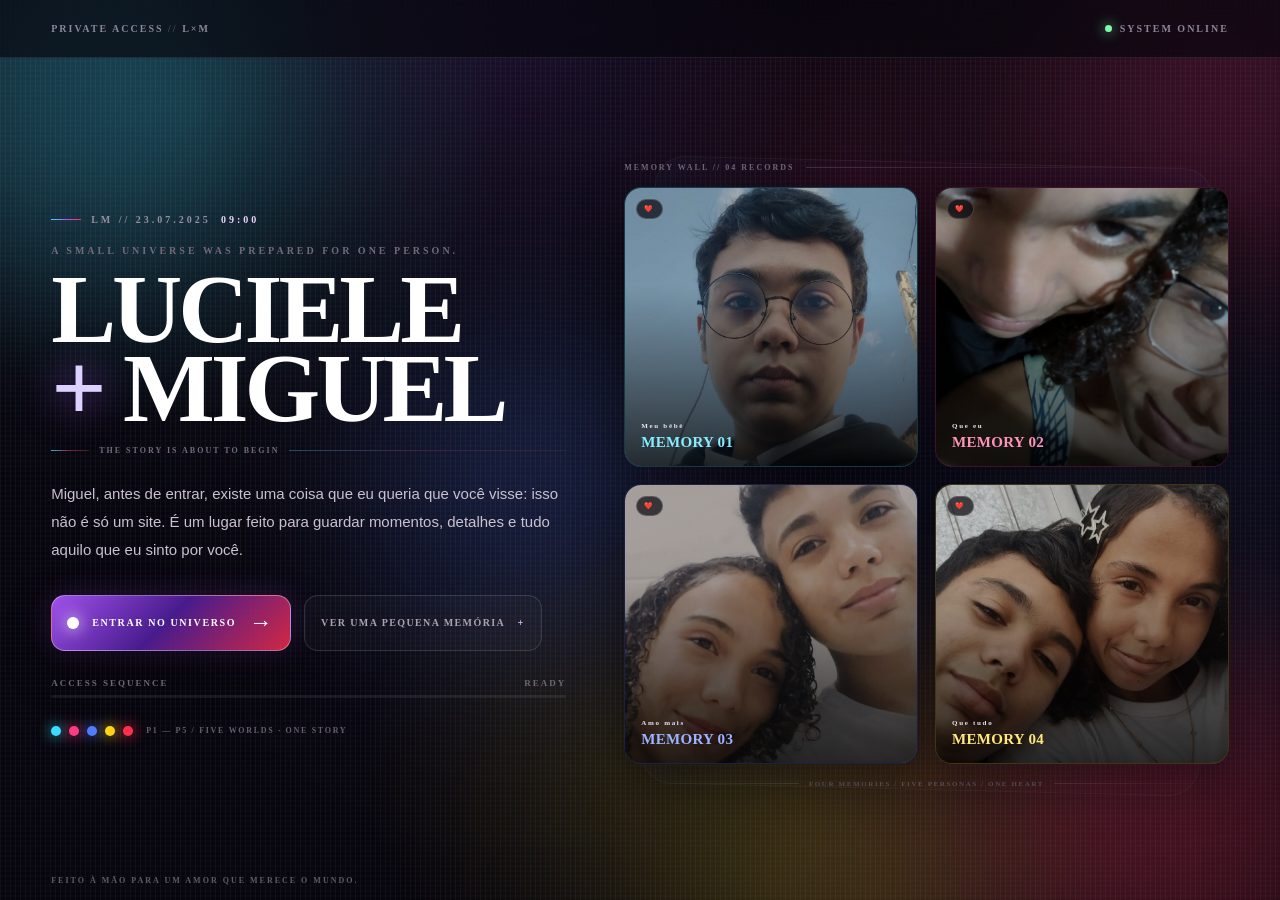
==== commit 0ed2078d: "corrige site" ====
--- a/index.html
+++ b/index.html
@@ -99,7 +99,7 @@
       <div class="memory-gallery">
         <article class="memory-card card-p1 tilt" data-persona="❤️">
           <div class="memory-image">
-            <img src="entrada3.jpeg" alt="Memória 01 de Luciele e Miguel">
+            <img src="assets/photos/entrada3.jpeg" alt="Memória 01 de Luciele e Miguel">
             <div class="image-shine"></div>
           </div>
           <div class="memory-info">
@@ -110,7 +110,7 @@
 
         <article class="memory-card card-p2 tilt" data-persona="❤️">
           <div class="memory-image">
-            <img src="entrada2.jpeg" alt="Memória 02 de Luciele e Miguel">
+            <img src="assets/photos/entrada2.jpeg" alt="Memória 02 de Luciele e Miguel">
             <div class="image-shine"></div>
           </div>
           <div class="memory-info">
@@ -121,7 +121,7 @@
 
         <article class="memory-card card-p3 tilt" data-persona="❤️">
           <div class="memory-image">
-            <img src="entrada1.jpeg" alt="Memória 03 de Luciele e Miguel">
+            <img src="assets/photos/entrada1.jpeg" alt="Memória 03 de Luciele e Miguel">
             <div class="image-shine"></div>
           </div>
           <div class="memory-info">
@@ -132,7 +132,7 @@
 
         <article class="memory-card card-p4 tilt" data-persona="❤️">
           <div class="memory-image">
-            <img src="entrada4.jpeg" alt="Memória 04 de Luciele e Miguel">
+            <img src="assets/photos/entrada4.jpeg" alt="Memória 04 de Luciele e Miguel">
             <div class="image-shine"></div>
           </div>
           <div class="memory-info">
